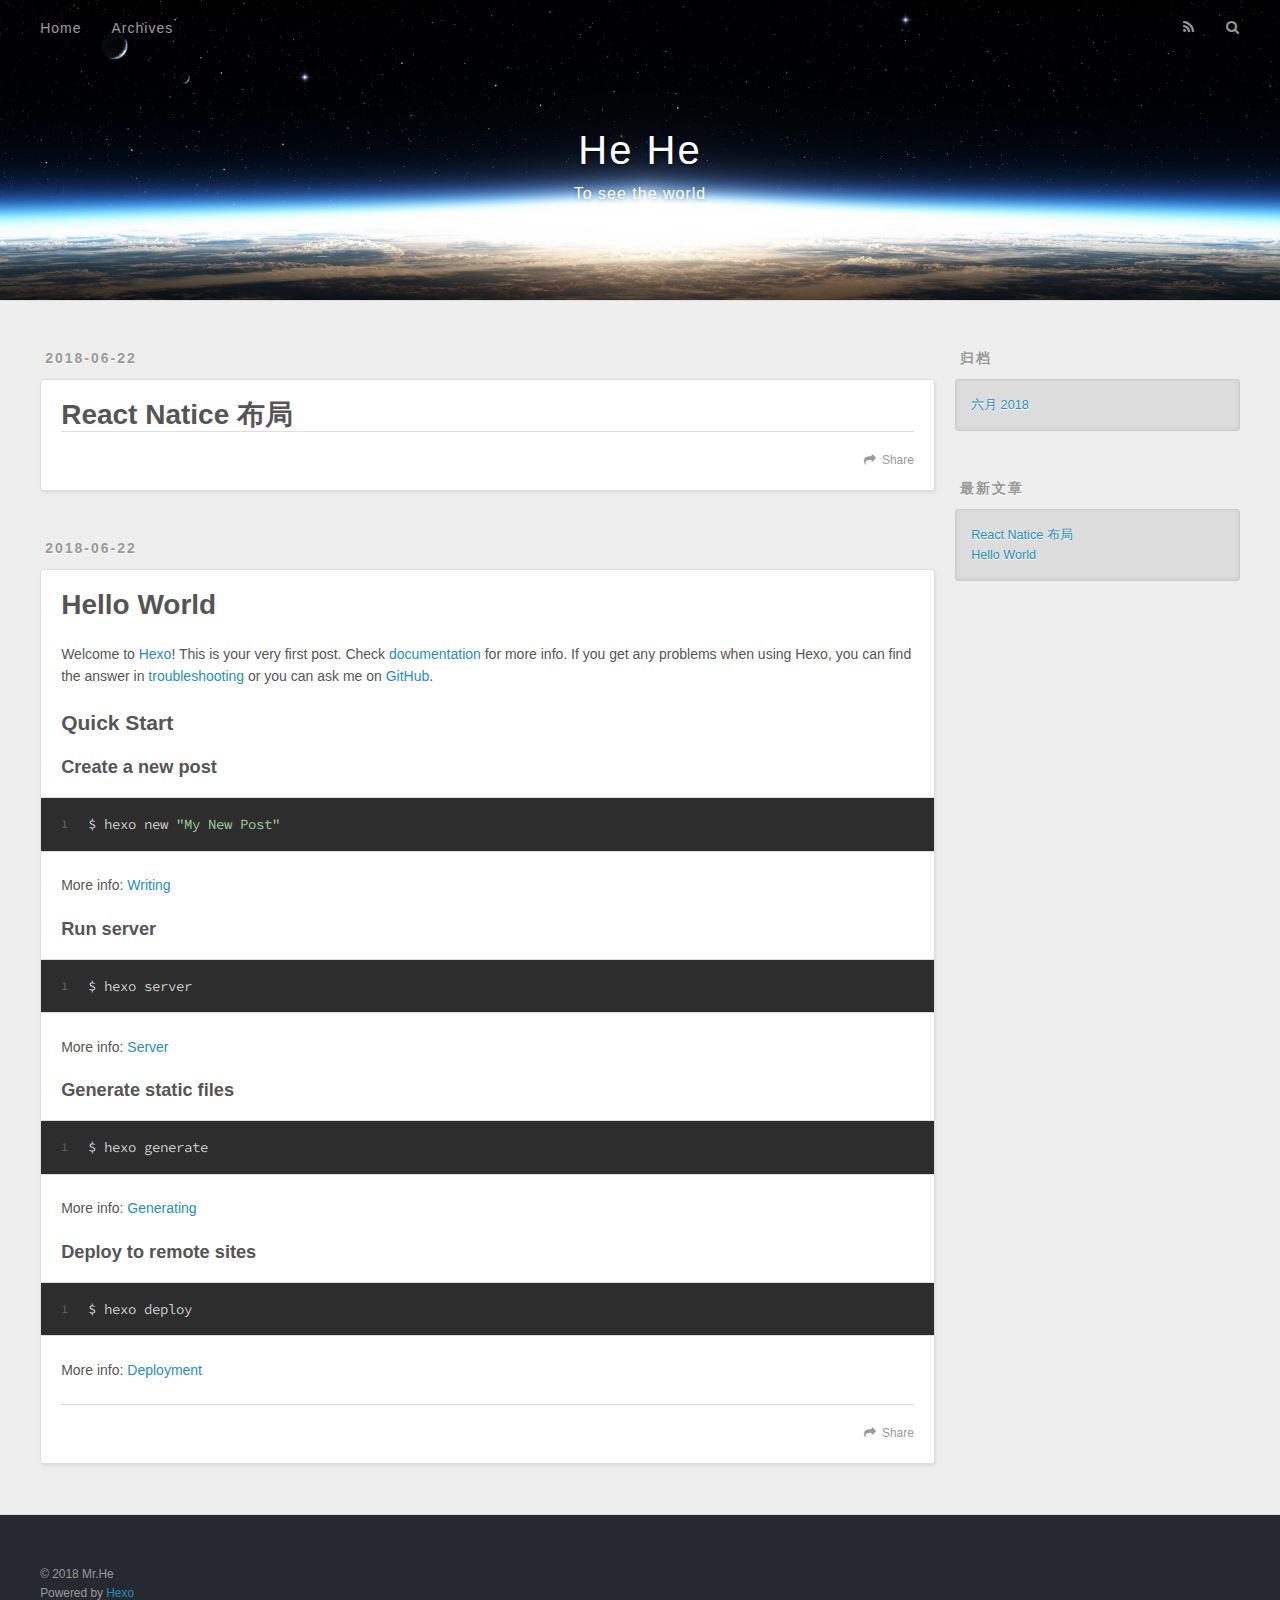
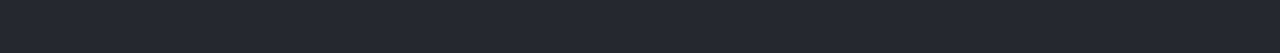
==== index.html @ 485daadc "站点更新:2018-06-22 22/07/35" ====
<!DOCTYPE html>
<html>
<head>
  <meta charset="utf-8">
  

  
  <title>He He</title>
  <meta name="viewport" content="width=device-width, initial-scale=1, maximum-scale=1">
  <meta name="description" content="Just a blog">
<meta name="keywords" content="coder">
<meta property="og:type" content="website">
<meta property="og:title" content="He He">
<meta property="og:url" content="http://hepeihua.com/index.html">
<meta property="og:site_name" content="He He">
<meta property="og:description" content="Just a blog">
<meta property="og:locale" content="zh-CN">
<meta name="twitter:card" content="summary">
<meta name="twitter:title" content="He He">
<meta name="twitter:description" content="Just a blog">
  
    <link rel="alternate" href="/atom.xml" title="He He" type="application/atom+xml">
  
  
    <link rel="icon" href="/favicon.png">
  
  
    <link href="//fonts.googleapis.com/css?family=Source+Code+Pro" rel="stylesheet" type="text/css">
  
  <link rel="stylesheet" href="/css/style.css">
</head>

<body>
  <div id="container">
    <div id="wrap">
      <header id="header">
  <div id="banner"></div>
  <div id="header-outer" class="outer">
    <div id="header-title" class="inner">
      <h1 id="logo-wrap">
        <a href="/" id="logo">He He</a>
      </h1>
      
        <h2 id="subtitle-wrap">
          <a href="/" id="subtitle">To see the world</a>
        </h2>
      
    </div>
    <div id="header-inner" class="inner">
      <nav id="main-nav">
        <a id="main-nav-toggle" class="nav-icon"></a>
        
          <a class="main-nav-link" href="/">Home</a>
        
          <a class="main-nav-link" href="/archives">Archives</a>
        
      </nav>
      <nav id="sub-nav">
        
          <a id="nav-rss-link" class="nav-icon" href="/atom.xml" title="RSS Feed"></a>
        
        <a id="nav-search-btn" class="nav-icon" title="搜索"></a>
      </nav>
      <div id="search-form-wrap">
        <form action="//google.com/search" method="get" accept-charset="UTF-8" class="search-form"><input type="search" name="q" class="search-form-input" placeholder="Search"><button type="submit" class="search-form-submit">&#xF002;</button><input type="hidden" name="sitesearch" value="http://hepeihua.com"></form>
      </div>
    </div>
  </div>
</header>
      <div class="outer">
        <section id="main">
  
    <article id="post-React-Natice-布局" class="article article-type-post" itemscope itemprop="blogPost">
  <div class="article-meta">
    <a href="/2018/06/22/React-Natice-布局/" class="article-date">
  <time datetime="2018-06-22T14:06:56.000Z" itemprop="datePublished">2018-06-22</time>
</a>
    
  </div>
  <div class="article-inner">
    
    
      <header class="article-header">
        
  
    <h1 itemprop="name">
      <a class="article-title" href="/2018/06/22/React-Natice-布局/">React Natice 布局</a>
    </h1>
  

      </header>
    
    <div class="article-entry" itemprop="articleBody">
      
        
      
    </div>
    <footer class="article-footer">
      <a data-url="http://hepeihua.com/2018/06/22/React-Natice-布局/" data-id="cjiq1v2wi0000uxvlnyqgew83" class="article-share-link">Share</a>
      
      
    </footer>
  </div>
  
</article>


  
    <article id="post-hello-world" class="article article-type-post" itemscope itemprop="blogPost">
  <div class="article-meta">
    <a href="/2018/06/22/hello-world/" class="article-date">
  <time datetime="2018-06-22T14:02:37.672Z" itemprop="datePublished">2018-06-22</time>
</a>
    
  </div>
  <div class="article-inner">
    
    
      <header class="article-header">
        
  
    <h1 itemprop="name">
      <a class="article-title" href="/2018/06/22/hello-world/">Hello World</a>
    </h1>
  

      </header>
    
    <div class="article-entry" itemprop="articleBody">
      
        <p>Welcome to <a href="https://hexo.io/" target="_blank" rel="noopener">Hexo</a>! This is your very first post. Check <a href="https://hexo.io/docs/" target="_blank" rel="noopener">documentation</a> for more info. If you get any problems when using Hexo, you can find the answer in <a href="https://hexo.io/docs/troubleshooting.html" target="_blank" rel="noopener">troubleshooting</a> or you can ask me on <a href="https://github.com/hexojs/hexo/issues" target="_blank" rel="noopener">GitHub</a>.</p>
<h2 id="Quick-Start"><a href="#Quick-Start" class="headerlink" title="Quick Start"></a>Quick Start</h2><h3 id="Create-a-new-post"><a href="#Create-a-new-post" class="headerlink" title="Create a new post"></a>Create a new post</h3><figure class="highlight bash"><table><tr><td class="gutter"><pre><span class="line">1</span><br></pre></td><td class="code"><pre><span class="line">$ hexo new <span class="string">"My New Post"</span></span><br></pre></td></tr></table></figure>
<p>More info: <a href="https://hexo.io/docs/writing.html" target="_blank" rel="noopener">Writing</a></p>
<h3 id="Run-server"><a href="#Run-server" class="headerlink" title="Run server"></a>Run server</h3><figure class="highlight bash"><table><tr><td class="gutter"><pre><span class="line">1</span><br></pre></td><td class="code"><pre><span class="line">$ hexo server</span><br></pre></td></tr></table></figure>
<p>More info: <a href="https://hexo.io/docs/server.html" target="_blank" rel="noopener">Server</a></p>
<h3 id="Generate-static-files"><a href="#Generate-static-files" class="headerlink" title="Generate static files"></a>Generate static files</h3><figure class="highlight bash"><table><tr><td class="gutter"><pre><span class="line">1</span><br></pre></td><td class="code"><pre><span class="line">$ hexo generate</span><br></pre></td></tr></table></figure>
<p>More info: <a href="https://hexo.io/docs/generating.html" target="_blank" rel="noopener">Generating</a></p>
<h3 id="Deploy-to-remote-sites"><a href="#Deploy-to-remote-sites" class="headerlink" title="Deploy to remote sites"></a>Deploy to remote sites</h3><figure class="highlight bash"><table><tr><td class="gutter"><pre><span class="line">1</span><br></pre></td><td class="code"><pre><span class="line">$ hexo deploy</span><br></pre></td></tr></table></figure>
<p>More info: <a href="https://hexo.io/docs/deployment.html" target="_blank" rel="noopener">Deployment</a></p>

      
    </div>
    <footer class="article-footer">
      <a data-url="http://hepeihua.com/2018/06/22/hello-world/" data-id="cjiq1v2wm0001uxvlrdub4hij" class="article-share-link">Share</a>
      
      
    </footer>
  </div>
  
</article>


  


</section>
        
          <aside id="sidebar">
  
    

  
    

  
    
  
    
  <div class="widget-wrap">
    <h3 class="widget-title">归档</h3>
    <div class="widget">
      <ul class="archive-list"><li class="archive-list-item"><a class="archive-list-link" href="/archives/2018/06/">六月 2018</a></li></ul>
    </div>
  </div>


  
    
  <div class="widget-wrap">
    <h3 class="widget-title">最新文章</h3>
    <div class="widget">
      <ul>
        
          <li>
            <a href="/2018/06/22/React-Natice-布局/">React Natice 布局</a>
          </li>
        
          <li>
            <a href="/2018/06/22/hello-world/">Hello World</a>
          </li>
        
      </ul>
    </div>
  </div>

  
</aside>
        
      </div>
      <footer id="footer">
  
  <div class="outer">
    <div id="footer-info" class="inner">
      &copy; 2018 Mr.He<br>
      Powered by <a href="http://hexo.io/" target="_blank">Hexo</a>
    </div>
  </div>
</footer>
    </div>
    <nav id="mobile-nav">
  
    <a href="/" class="mobile-nav-link">Home</a>
  
    <a href="/archives" class="mobile-nav-link">Archives</a>
  
</nav>
    

<script src="//ajax.googleapis.com/ajax/libs/jquery/2.0.3/jquery.min.js"></script>


  <link rel="stylesheet" href="/fancybox/jquery.fancybox.css">
  <script src="/fancybox/jquery.fancybox.pack.js"></script>


<script src="/js/script.js"></script>



  </div>
</body>
</html>
---- css/style.css ----
body {
  width: 100%;
}
body:before,
body:after {
  content: "";
  display: table;
}
body:after {
  clear: both;
}
html,
body,
div,
span,
applet,
object,
iframe,
h1,
h2,
h3,
h4,
h5,
h6,
p,
blockquote,
pre,
a,
abbr,
acronym,
address,
big,
cite,
code,
del,
dfn,
em,
img,
ins,
kbd,
q,
s,
samp,
small,
strike,
strong,
sub,
sup,
tt,
var,
dl,
dt,
dd,
ol,
ul,
li,
fieldset,
form,
label,
legend,
table,
caption,
tbody,
tfoot,
thead,
tr,
th,
td {
  margin: 0;
  padding: 0;
  border: 0;
  outline: 0;
  font-weight: inherit;
  font-style: inherit;
  font-family: inherit;
  font-size: 100%;
  vertical-align: baseline;
}
body {
  line-height: 1;
  color: #000;
  background: #fff;
}
ol,
ul {
  list-style: none;
}
table {
  border-collapse: separate;
  border-spacing: 0;
  vertical-align: middle;
}
caption,
th,
td {
  text-align: left;
  font-weight: normal;
  vertical-align: middle;
}
a img {
  border: none;
}
input,
button {
  margin: 0;
  padding: 0;
}
input::-moz-focus-inner,
button::-moz-focus-inner {
  border: 0;
  padding: 0;
}
@font-face {
  font-family: FontAwesome;
  font-style: normal;
  font-weight: normal;
  src: url("fonts/fontawesome-webfont.eot?v=#4.0.3");
  src: url("fonts/fontawesome-webfont.eot?#iefix&v=#4.0.3") format("embedded-opentype"), url("fonts/fontawesome-webfont.woff?v=#4.0.3") format("woff"), url("fonts/fontawesome-webfont.ttf?v=#4.0.3") format("truetype"), url("fonts/fontawesome-webfont.svg#fontawesomeregular?v=#4.0.3") format("svg");
}
html,
body,
#container {
  height: 100%;
}
body {
  background: #eee;
  font: 14px -apple-system, BlinkMacSystemFont, "Segoe UI", "Roboto", "Oxygen", "Ubuntu", "Cantarell", "Fira Sans", "Droid Sans", "Helvetica Neue", sans-serif;
  -webkit-text-size-adjust: 100%;
}
.outer {
  max-width: 1220px;
  margin: 0 auto;
  padding: 0 20px;
}
.outer:before,
.outer:after {
  content: "";
  display: table;
}
.outer:after {
  clear: both;
}
.inner {
  display: inline;
  float: left;
  width: 98.33333333333333%;
  margin: 0 0.833333333333333%;
}
.left,
.alignleft {
  float: left;
}
.right,
.alignright {
  float: right;
}
.clear {
  clear: both;
}
#container {
  position: relative;
}
.mobile-nav-on {
  overflow: hidden;
}
#wrap {
  height: 100%;
  width: 100%;
  position: absolute;
  top: 0;
  left: 0;
  -webkit-transition: 0.2s ease-out;
  -moz-transition: 0.2s ease-out;
  -ms-transition: 0.2s ease-out;
  transition: 0.2s ease-out;
  z-index: 1;
  background: #eee;
}
.mobile-nav-on #wrap {
  left: 280px;
}
@media screen and (min-width: 768px) {
  #main {
    display: inline;
    float: left;
    width: 73.33333333333333%;
    margin: 0 0.833333333333333%;
  }
}
.article-date,
.article-category-link,
.archive-year,
.widget-title {
  text-decoration: none;
  text-transform: uppercase;
  letter-spacing: 2px;
  color: #999;
  margin-bottom: 1em;
  margin-left: 5px;
  line-height: 1em;
  text-shadow: 0 1px #fff;
  font-weight: bold;
}
.article-inner,
.archive-article-inner {
  background: #fff;
  -webkit-box-shadow: 1px 2px 3px #ddd;
  box-shadow: 1px 2px 3px #ddd;
  border: 1px solid #ddd;
  border-radius: 3px;
}
.article-entry h1,
.widget h1 {
  font-size: 2em;
}
.article-entry h2,
.widget h2 {
  font-size: 1.5em;
}
.article-entry h3,
.widget h3 {
  font-size: 1.3em;
}
.article-entry h4,
.widget h4 {
  font-size: 1.2em;
}
.article-entry h5,
.widget h5 {
  font-size: 1em;
}
.article-entry h6,
.widget h6 {
  font-size: 1em;
  color: #999;
}
.article-entry hr,
.widget hr {
  border: 1px dashed #ddd;
}
.article-entry strong,
.widget strong {
  font-weight: bold;
}
.article-entry em,
.widget em,
.article-entry cite,
.widget cite {
  font-style: italic;
}
.article-entry sup,
.widget sup,
.article-entry sub,
.widget sub {
  font-size: 0.75em;
  line-height: 0;
  position: relative;
  vertical-align: baseline;
}
.article-entry sup,
.widget sup {
  top: -0.5em;
}
.article-entry sub,
.widget sub {
  bottom: -0.2em;
}
.article-entry small,
.widget small {
  font-size: 0.85em;
}
.article-entry acronym,
.widget acronym,
.article-entry abbr,
.widget abbr {
  border-bottom: 1px dotted;
}
.article-entry ul,
.widget ul,
.article-entry ol,
.widget ol,
.article-entry dl,
.widget dl {
  margin: 0 20px;
  line-height: 1.6em;
}
.article-entry ul ul,
.widget ul ul,
.article-entry ol ul,
.widget ol ul,
.article-entry ul ol,
.widget ul ol,
.article-entry ol ol,
.widget ol ol {
  margin-top: 0;
  margin-bottom: 0;
}
.article-entry ul,
.widget ul {
  list-style: disc;
}
.article-entry ol,
.widget ol {
  list-style: decimal;
}
.article-entry dt,
.widget dt {
  font-weight: bold;
}
#header {
  height: 300px;
  position: relative;
  border-bottom: 1px solid #ddd;
}
#header:before,
#header:after {
  content: "";
  position: absolute;
  left: 0;
  right: 0;
  height: 40px;
}
#header:before {
  top: 0;
  background: -webkit-linear-gradient(rgba(0,0,0,0.2), transparent);
  background: -moz-linear-gradient(rgba(0,0,0,0.2), transparent);
  background: -ms-linear-gradient(rgba(0,0,0,0.2), transparent);
  background: linear-gradient(rgba(0,0,0,0.2), transparent);
}
#header:after {
  bottom: 0;
  background: -webkit-linear-gradient(transparent, rgba(0,0,0,0.2));
  background: -moz-linear-gradient(transparent, rgba(0,0,0,0.2));
  background: -ms-linear-gradient(transparent, rgba(0,0,0,0.2));
  background: linear-gradient(transparent, rgba(0,0,0,0.2));
}
#header-outer {
  height: 100%;
  position: relative;
}
#header-inner {
  position: relative;
  overflow: hidden;
}
#banner {
  position: absolute;
  top: 0;
  left: 0;
  width: 100%;
  height: 100%;
  background: url("images/banner.jpg") center #000;
  -webkit-background-size: cover;
  -moz-background-size: cover;
  background-size: cover;
  z-index: -1;
}
#header-title {
  text-align: center;
  height: 40px;
  position: absolute;
  top: 50%;
  left: 0;
  margin-top: -20px;
}
#logo,
#subtitle {
  text-decoration: none;
  color: #fff;
  font-weight: 300;
  text-shadow: 0 1px 4px rgba(0,0,0,0.3);
}
#logo {
  font-size: 40px;
  line-height: 40px;
  letter-spacing: 2px;
}
#subtitle {
  font-size: 16px;
  line-height: 16px;
  letter-spacing: 1px;
}
#subtitle-wrap {
  margin-top: 16px;
}
#main-nav {
  float: left;
  margin-left: -15px;
}
.nav-icon,
.main-nav-link {
  float: left;
  color: #fff;
  opacity: 0.6;
  text-decoration: none;
  text-shadow: 0 1px rgba(0,0,0,0.2);
  -webkit-transition: opacity 0.2s;
  -moz-transition: opacity 0.2s;
  -ms-transition: opacity 0.2s;
  transition: opacity 0.2s;
  display: block;
  padding: 20px 15px;
}
.nav-icon:hover,
.main-nav-link:hover {
  opacity: 1;
}
.nav-icon {
  font-family: FontAwesome;
  text-align: center;
  font-size: 14px;
  width: 14px;
  height: 14px;
  padding: 20px 15px;
  position: relative;
  cursor: pointer;
}
.main-nav-link {
  font-weight: 300;
  letter-spacing: 1px;
}
@media screen and (max-width: 479px) {
  .main-nav-link {
    display: none;
  }
}
#main-nav-toggle {
  display: none;
}
#main-nav-toggle:before {
  content: "\f0c9";
}
@media screen and (max-width: 479px) {
  #main-nav-toggle {
    display: block;
  }
}
#sub-nav {
  float: right;
  margin-right: -15px;
}
#nav-rss-link:before {
  content: "\f09e";
}
#nav-search-btn:before {
  content: "\f002";
}
#search-form-wrap {
  position: absolute;
  top: 15px;
  width: 150px;
  height: 30px;
  right: -150px;
  opacity: 0;
  -webkit-transition: 0.2s ease-out;
  -moz-transition: 0.2s ease-out;
  -ms-transition: 0.2s ease-out;
  transition: 0.2s ease-out;
}
#search-form-wrap.on {
  opacity: 1;
  right: 0;
}
@media screen and (max-width: 479px) {
  #search-form-wrap {
    width: 100%;
    right: -100%;
  }
}
.search-form {
  position: absolute;
  top: 0;
  left: 0;
  right: 0;
  background: #fff;
  padding: 5px 15px;
  border-radius: 15px;
  -webkit-box-shadow: 0 0 10px rgba(0,0,0,0.3);
  box-shadow: 0 0 10px rgba(0,0,0,0.3);
}
.search-form-input {
  border: none;
  background: none;
  color: #555;
  width: 100%;
  font: 13px -apple-system, BlinkMacSystemFont, "Segoe UI", "Roboto", "Oxygen", "Ubuntu", "Cantarell", "Fira Sans", "Droid Sans", "Helvetica Neue", sans-serif;
  outline: none;
}
.search-form-input::-webkit-search-results-decoration,
.search-form-input::-webkit-search-cancel-button {
  -webkit-appearance: none;
}
.search-form-submit {
  position: absolute;
  top: 50%;
  right: 10px;
  margin-top: -7px;
  font: 13px FontAwesome;
  border: none;
  background: none;
  color: #bbb;
  cursor: pointer;
}
.search-form-submit:hover,
.search-form-submit:focus {
  color: #777;
}
.article {
  margin: 50px 0;
}
.article-inner {
  overflow: hidden;
}
.article-meta:before,
.article-meta:after {
  content: "";
  display: table;
}
.article-meta:after {
  clear: both;
}
.article-date {
  float: left;
}
.article-category {
  float: left;
  line-height: 1em;
  color: #ccc;
  text-shadow: 0 1px #fff;
  margin-left: 8px;
}
.article-category:before {
  content: "\2022";
}
.article-category-link {
  margin: 0 12px 1em;
}
.article-header {
  padding: 20px 20px 0;
}
.article-title {
  text-decoration: none;
  font-size: 2em;
  font-weight: bold;
  color: #555;
  line-height: 1.1em;
  -webkit-transition: color 0.2s;
  -moz-transition: color 0.2s;
  -ms-transition: color 0.2s;
  transition: color 0.2s;
}
a.article-title:hover {
  color: #258fb8;
}
.article-entry {
  color: #555;
  padding: 0 20px;
}
.article-entry:before,
.article-entry:after {
  content: "";
  display: table;
}
.article-entry:after {
  clear: both;
}
.article-entry p,
.article-entry table {
  line-height: 1.6em;
  margin: 1.6em 0;
}
.article-entry h1,
.article-entry h2,
.article-entry h3,
.article-entry h4,
.article-entry h5,
.article-entry h6 {
  font-weight: bold;
}
.article-entry h1,
.article-entry h2,
.article-entry h3,
.article-entry h4,
.article-entry h5,
.article-entry h6 {
  line-height: 1.1em;
  margin: 1.1em 0;
}
.article-entry a {
  color: #258fb8;
  text-decoration: none;
}
.article-entry a:hover {
  text-decoration: underline;
}
.article-entry ul,
.article-entry ol,
.article-entry dl {
  margin-top: 1.6em;
  margin-bottom: 1.6em;
}
.article-entry img,
.article-entry video {
  max-width: 100%;
  height: auto;
  display: block;
  margin: auto;
}
.article-entry iframe {
  border: none;
}
.article-entry table {
  width: 100%;
  border-collapse: collapse;
  border-spacing: 0;
}
.article-entry th {
  font-weight: bold;
  border-bottom: 3px solid #ddd;
  padding-bottom: 0.5em;
}
.article-entry td {
  border-bottom: 1px solid #ddd;
  padding: 10px 0;
}
.article-entry blockquote {
  font-family: Georgia, "Times New Roman", serif;
  font-size: 1.4em;
  margin: 1.6em 20px;
  text-align: center;
}
.article-entry blockquote footer {
  font-size: 14px;
  margin: 1.6em 0;
  font-family: -apple-system, BlinkMacSystemFont, "Segoe UI", "Roboto", "Oxygen", "Ubuntu", "Cantarell", "Fira Sans", "Droid Sans", "Helvetica Neue", sans-serif;
}
.article-entry blockquote footer cite:before {
  content: "—";
  padding: 0 0.5em;
}
.article-entry .pullquote {
  text-align: left;
  width: 45%;
  margin: 0;
}
.article-entry .pullquote.left {
  margin-left: 0.5em;
  margin-right: 1em;
}
.article-entry .pullquote.right {
  margin-right: 0.5em;
  margin-left: 1em;
}
.article-entry .caption {
  color: #999;
  display: block;
  font-size: 0.9em;
  margin-top: 0.5em;
  position: relative;
  text-align: center;
}
.article-entry .video-container {
  position: relative;
  padding-top: 56.25%;
  height: 0;
  overflow: hidden;
}
.article-entry .video-container iframe,
.article-entry .video-container object,
.article-entry .video-container embed {
  position: absolute;
  top: 0;
  left: 0;
  width: 100%;
  height: 100%;
  margin-top: 0;
}
.article-more-link a {
  display: inline-block;
  line-height: 1em;
  padding: 6px 15px;
  border-radius: 15px;
  background: #eee;
  color: #999;
  text-shadow: 0 1px #fff;
  text-decoration: none;
}
.article-more-link a:hover {
  background: #258fb8;
  color: #fff;
  text-decoration: none;
  text-shadow: 0 1px #1e7293;
}
.article-footer {
  font-size: 0.85em;
  line-height: 1.6em;
  border-top: 1px solid #ddd;
  padding-top: 1.6em;
  margin: 0 20px 20px;
}
.article-footer:before,
.article-footer:after {
  content: "";
  display: table;
}
.article-footer:after {
  clear: both;
}
.article-footer a {
  color: #999;
  text-decoration: none;
}
.article-footer a:hover {
  color: #555;
}
.article-tag-list-item {
  float: left;
  margin-right: 10px;
}
.article-tag-list-link:before {
  content: "#";
}
.article-comment-link {
  float: right;
}
.article-comment-link:before {
  content: "\f075";
  font-family: FontAwesome;
  padding-right: 8px;
}
.article-share-link {
  cursor: pointer;
  float: right;
  margin-left: 20px;
}
.article-share-link:before {
  content: "\f064";
  font-family: FontAwesome;
  padding-right: 6px;
}
#article-nav {
  position: relative;
}
#article-nav:before,
#article-nav:after {
  content: "";
  display: table;
}
#article-nav:after {
  clear: both;
}
@media screen and (min-width: 768px) {
  #article-nav {
    margin: 50px 0;
  }
  #article-nav:before {
    width: 8px;
    height: 8px;
    position: absolute;
    top: 50%;
    left: 50%;
    margin-top: -4px;
    margin-left: -4px;
    content: "";
    border-radius: 50%;
    background: #ddd;
    -webkit-box-shadow: 0 1px 2px #fff;
    box-shadow: 0 1px 2px #fff;
  }
}
.article-nav-link-wrap {
  text-decoration: none;
  text-shadow: 0 1px #fff;
  color: #999;
  -webkit-box-sizing: border-box;
  -moz-box-sizing: border-box;
  box-sizing: border-box;
  margin-top: 50px;
  text-align: center;
  display: block;
}
.article-nav-link-wrap:hover {
  color: #555;
}
@media screen and (min-width: 768px) {
  .article-nav-link-wrap {
    width: 50%;
    margin-top: 0;
  }
}
@media screen and (min-width: 768px) {
  #article-nav-newer {
    float: left;
    text-align: right;
    padding-right: 20px;
  }
}
@media screen and (min-width: 768px) {
  #article-nav-older {
    float: right;
    text-align: left;
    padding-left: 20px;
  }
}
.article-nav-caption {
  text-transform: uppercase;
  letter-spacing: 2px;
  color: #ddd;
  line-height: 1em;
  font-weight: bold;
}
#article-nav-newer .article-nav-caption {
  margin-right: -2px;
}
.article-nav-title {
  font-size: 0.85em;
  line-height: 1.6em;
  margin-top: 0.5em;
}
.article-share-box {
  position: absolute;
  display: none;
  background: #fff;
  -webkit-box-shadow: 1px 2px 10px rgba(0,0,0,0.2);
  box-shadow: 1px 2px 10px rgba(0,0,0,0.2);
  border-radius: 3px;
  margin-left: -145px;
  overflow: hidden;
  z-index: 1;
}
.article-share-box.on {
  display: block;
}
.article-share-input {
  width: 100%;
  background: none;
  -webkit-box-sizing: border-box;
  -moz-box-sizing: border-box;
  box-sizing: border-box;
  font: 14px -apple-system, BlinkMacSystemFont, "Segoe UI", "Roboto", "Oxygen", "Ubuntu", "Cantarell", "Fira Sans", "Droid Sans", "Helvetica Neue", sans-serif;
  padding: 0 15px;
  color: #555;
  outline: none;
  border: 1px solid #ddd;
  border-radius: 3px 3px 0 0;
  height: 36px;
  line-height: 36px;
}
.article-share-links {
  background: #eee;
}
.article-share-links:before,
.article-share-links:after {
  content: "";
  display: table;
}
.article-share-links:after {
  clear: both;
}
.article-share-twitter,
.article-share-facebook,
.article-share-pinterest,
.article-share-google {
  width: 50px;
  height: 36px;
  display: block;
  float: left;
  position: relative;
  color: #999;
  text-shadow: 0 1px #fff;
}
.article-share-twitter:before,
.article-share-facebook:before,
.article-share-pinterest:before,
.article-share-google:before {
  font-size: 20px;
  font-family: FontAwesome;
  width: 20px;
  height: 20px;
  position: absolute;
  top: 50%;
  left: 50%;
  margin-top: -10px;
  margin-left: -10px;
  text-align: center;
}
.article-share-twitter:hover,
.article-share-facebook:hover,
.article-share-pinterest:hover,
.article-share-google:hover {
  color: #fff;
}
.article-share-twitter:before {
  content: "\f099";
}
.article-share-twitter:hover {
  background: #00aced;
  text-shadow: 0 1px #008abe;
}
.article-share-facebook:before {
  content: "\f09a";
}
.article-share-facebook:hover {
  background: #3b5998;
  text-shadow: 0 1px #2f477a;
}
.article-share-pinterest:before {
  content: "\f0d2";
}
.article-share-pinterest:hover {
  background: #cb2027;
  text-shadow: 0 1px #a21a1f;
}
.article-share-google:before {
  content: "\f0d5";
}
.article-share-google:hover {
  background: #dd4b39;
  text-shadow: 0 1px #be3221;
}
.article-gallery {
  background: #000;
  position: relative;
}
.article-gallery-photos {
  position: relative;
  overflow: hidden;
}
.article-gallery-img {
  display: none;
  max-width: 100%;
}
.article-gallery-img:first-child {
  display: block;
}
.article-gallery-img.loaded {
  position: absolute;
  display: block;
}
.article-gallery-img img {
  display: block;
  max-width: 100%;
  margin: 0 auto;
}
#comments {
  background: #fff;
  -webkit-box-shadow: 1px 2px 3px #ddd;
  box-shadow: 1px 2px 3px #ddd;
  padding: 20px;
  border: 1px solid #ddd;
  border-radius: 3px;
  margin: 50px 0;
}
#comments a {
  color: #258fb8;
}
.archives-wrap {
  margin: 50px 0;
}
.archives:before,
.archives:after {
  content: "";
  display: table;
}
.archives:after {
  clear: both;
}
.archive-year-wrap {
  margin-bottom: 1em;
}
.archives {
  -webkit-column-gap: 10px;
  -moz-column-gap: 10px;
  column-gap: 10px;
}
@media screen and (min-width: 480px) and (max-width: 767px) {
  .archives {
    -webkit-column-count: 2;
    -moz-column-count: 2;
    column-count: 2;
  }
}
@media screen and (min-width: 768px) {
  .archives {
    -webkit-column-count: 3;
    -moz-column-count: 3;
    column-count: 3;
  }
}
.archive-article {
  -webkit-column-break-inside: avoid;
  page-break-inside: avoid;
  overflow: hidden;
  break-inside: avoid-column;
}
.archive-article-inner {
  padding: 10px;
  margin-bottom: 15px;
}
.archive-article-title {
  text-decoration: none;
  font-weight: bold;
  color: #555;
  -webkit-transition: color 0.2s;
  -moz-transition: color 0.2s;
  -ms-transition: color 0.2s;
  transition: color 0.2s;
  line-height: 1.6em;
}
.archive-article-title:hover {
  color: #258fb8;
}
.archive-article-footer {
  margin-top: 1em;
}
.archive-article-date {
  color: #999;
  text-decoration: none;
  font-size: 0.85em;
  line-height: 1em;
  margin-bottom: 0.5em;
  display: block;
}
#page-nav {
  margin: 50px auto;
  background: #fff;
  -webkit-box-shadow: 1px 2px 3px #ddd;
  box-shadow: 1px 2px 3px #ddd;
  border: 1px solid #ddd;
  border-radius: 3px;
  text-align: center;
  color: #999;
  overflow: hidden;
}
#page-nav:before,
#page-nav:after {
  content: "";
  display: table;
}
#page-nav:after {
  clear: both;
}
#page-nav a,
#page-nav span {
  padding: 10px 20px;
  line-height: 1;
  height: 2ex;
}
#page-nav a {
  color: #999;
  text-decoration: none;
}
#page-nav a:hover {
  background: #999;
  color: #fff;
}
#page-nav .prev {
  float: left;
}
#page-nav .next {
  float: right;
}
#page-nav .page-number {
  display: inline-block;
}
@media screen and (max-width: 479px) {
  #page-nav .page-number {
    display: none;
  }
}
#page-nav .current {
  color: #555;
  font-weight: bold;
}
#page-nav .space {
  color: #ddd;
}
#footer {
  background: #262a30;
  padding: 50px 0;
  border-top: 1px solid #ddd;
  color: #999;
}
#footer a {
  color: #258fb8;
  text-decoration: none;
}
#footer a:hover {
  text-decoration: underline;
}
#footer-info {
  line-height: 1.6em;
  font-size: 0.85em;
}
.article-entry pre,
.article-entry .highlight {
  background: #2d2d2d;
  margin: 0 -20px;
  padding: 15px 20px;
  border-style: solid;
  border-color: #ddd;
  border-width: 1px 0;
  overflow: auto;
  color: #ccc;
  line-height: 22.400000000000002px;
}
.article-entry .highlight .gutter pre,
.article-entry .gist .gist-file .gist-data .line-numbers {
  color: #666;
  font-size: 0.85em;
}
.article-entry pre,
.article-entry code {
  font-family: "Source Code Pro", Consolas, Monaco, Menlo, Consolas, monospace;
}
.article-entry code {
  background: #eee;
  text-shadow: 0 1px #fff;
  padding: 0 0.3em;
}
.article-entry pre code {
  background: none;
  text-shadow: none;
  padding: 0;
}
.article-entry .highlight pre {
  border: none;
  margin: 0;
  padding: 0;
}
.article-entry .highlight table {
  margin: 0;
  width: auto;
}
.article-entry .highlight td {
  border: none;
  padding: 0;
}
.article-entry .highlight figcaption {
  font-size: 0.85em;
  color: #999;
  line-height: 1em;
  margin-bottom: 1em;
}
.article-entry .highlight figcaption:before,
.article-entry .highlight figcaption:after {
  content: "";
  display: table;
}
.article-entry .highlight figcaption:after {
  clear: both;
}
.article-entry .highlight figcaption a {
  float: right;
}
.article-entry .highlight .gutter pre {
  text-align: right;
  padding-right: 20px;
}
.article-entry .highlight .line {
  height: 22.400000000000002px;
}
.article-entry .highlight .line.marked {
  background: #515151;
}
.article-entry .gist {
  margin: 0 -20px;
  border-style: solid;
  border-color: #ddd;
  border-width: 1px 0;
  background: #2d2d2d;
  padding: 15px 20px 15px 0;
}
.article-entry .gist .gist-file {
  border: none;
  font-family: "Source Code Pro", Consolas, Monaco, Menlo, Consolas, monospace;
  margin: 0;
}
.article-entry .gist .gist-file .gist-data {
  background: none;
  border: none;
}
.article-entry .gist .gist-file .gist-data .line-numbers {
  background: none;
  border: none;
  padding: 0 20px 0 0;
}
.article-entry .gist .gist-file .gist-data .line-data {
  padding: 0 !important;
}
.article-entry .gist .gist-file .highlight {
  margin: 0;
  padding: 0;
  border: none;
}
.article-entry .gist .gist-file .gist-meta {
  background: #2d2d2d;
  color: #999;
  font: 0.85em -apple-system, BlinkMacSystemFont, "Segoe UI", "Roboto", "Oxygen", "Ubuntu", "Cantarell", "Fira Sans", "Droid Sans", "Helvetica Neue", sans-serif;
  text-shadow: 0 0;
  padding: 0;
  margin-top: 1em;
  margin-left: 20px;
}
.article-entry .gist .gist-file .gist-meta a {
  color: #258fb8;
  font-weight: normal;
}
.article-entry .gist .gist-file .gist-meta a:hover {
  text-decoration: underline;
}
pre .comment,
pre .title {
  color: #999;
}
pre .variable,
pre .attribute,
pre .tag,
pre .regexp,
pre .ruby .constant,
pre .xml .tag .title,
pre .xml .pi,
pre .xml .doctype,
pre .html .doctype,
pre .css .id,
pre .css .class,
pre .css .pseudo {
  color: #f2777a;
}
pre .number,
pre .preprocessor,
pre .built_in,
pre .literal,
pre .params,
pre .constant {
  color: #f99157;
}
pre .class,
pre .ruby .class .title,
pre .css .rules .attribute {
  color: #9c9;
}
pre .string,
pre .value,
pre .inheritance,
pre .header,
pre .ruby .symbol,
pre .xml .cdata {
  color: #9c9;
}
pre .css .hexcolor {
  color: #6cc;
}
pre .function,
pre .python .decorator,
pre .python .title,
pre .ruby .function .title,
pre .ruby .title .keyword,
pre .perl .sub,
pre .javascript .title,
pre .coffeescript .title {
  color: #69c;
}
pre .keyword,
pre .javascript .function {
  color: #c9c;
}
@media screen and (max-width: 479px) {
  #mobile-nav {
    position: absolute;
    top: 0;
    left: 0;
    width: 280px;
    height: 100%;
    background: #191919;
    border-right: 1px solid #fff;
  }
}
@media screen and (max-width: 479px) {
  .mobile-nav-link {
    display: block;
    color: #999;
    text-decoration: none;
    padding: 15px 20px;
    font-weight: bold;
  }
  .mobile-nav-link:hover {
    color: #fff;
  }
}
@media screen and (min-width: 768px) {
  #sidebar {
    display: inline;
    float: left;
    width: 23.333333333333332%;
    margin: 0 0.833333333333333%;
  }
}
.widget-wrap {
  margin: 50px 0;
}
.widget {
  color: #777;
  text-shadow: 0 1px #fff;
  background: #ddd;
  -webkit-box-shadow: 0 -1px 4px #ccc inset;
  box-shadow: 0 -1px 4px #ccc inset;
  border: 1px solid #ccc;
  padding: 15px;
  border-radius: 3px;
}
.widget a {
  color: #258fb8;
  text-decoration: none;
}
.widget a:hover {
  text-decoration: underline;
}
.widget ul ul,
.widget ol ul,
.widget dl ul,
.widget ul ol,
.widget ol ol,
.widget dl ol,
.widget ul dl,
.widget ol dl,
.widget dl dl {
  margin-left: 15px;
  list-style: disc;
}
.widget {
  line-height: 1.6em;
  word-wrap: break-word;
  font-size: 0.9em;
}
.widget ul,
.widget ol {
  list-style: none;
  margin: 0;
}
.widget ul ul,
.widget ol ul,
.widget ul ol,
.widget ol ol {
  margin: 0 20px;
}
.widget ul ul,
.widget ol ul {
  list-style: disc;
}
.widget ul ol,
.widget ol ol {
  list-style: decimal;
}
.category-list-count,
.tag-list-count,
.archive-list-count {
  padding-left: 5px;
  color: #999;
  font-size: 0.85em;
}
.category-list-count:before,
.tag-list-count:before,
.archive-list-count:before {
  content: "(";
}
.category-list-count:after,
.tag-list-count:after,
.archive-list-count:after {
  content: ")";
}
.tagcloud a {
  margin-right: 5px;
  display: inline-block;
}
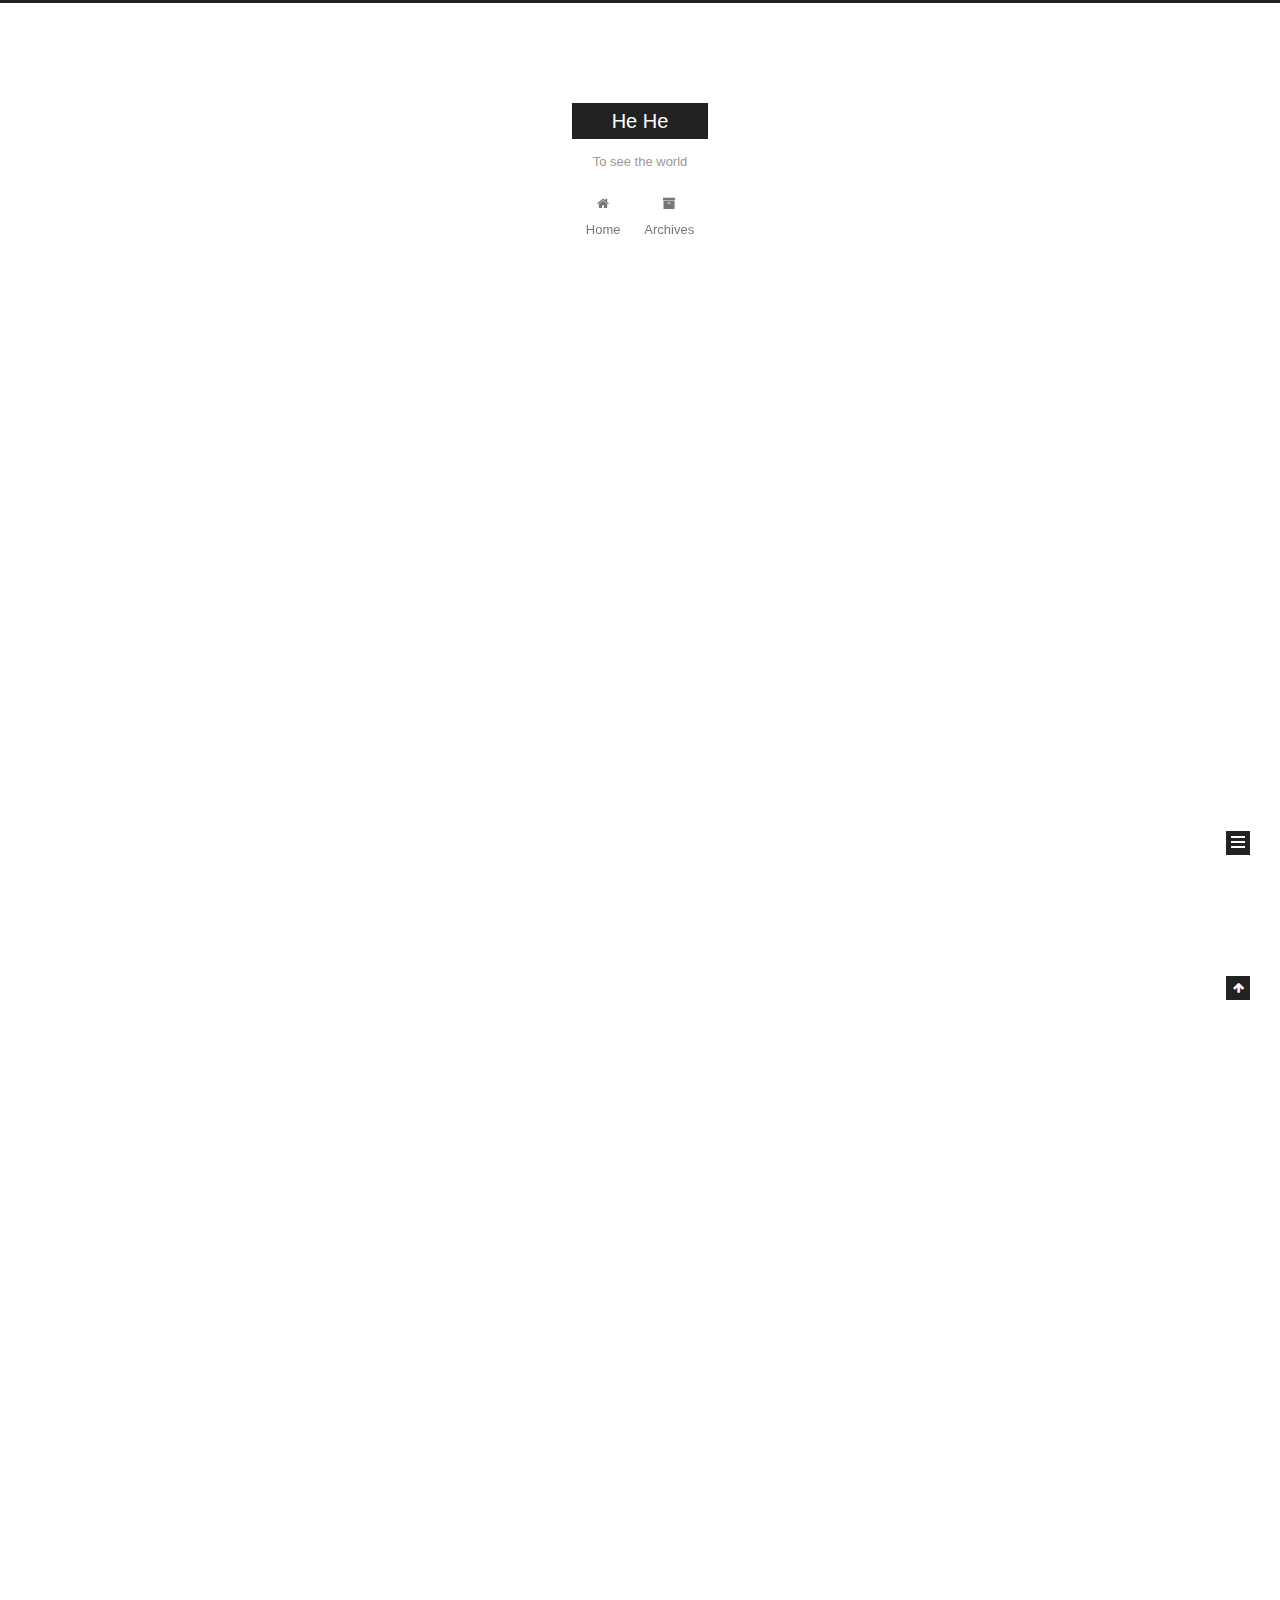
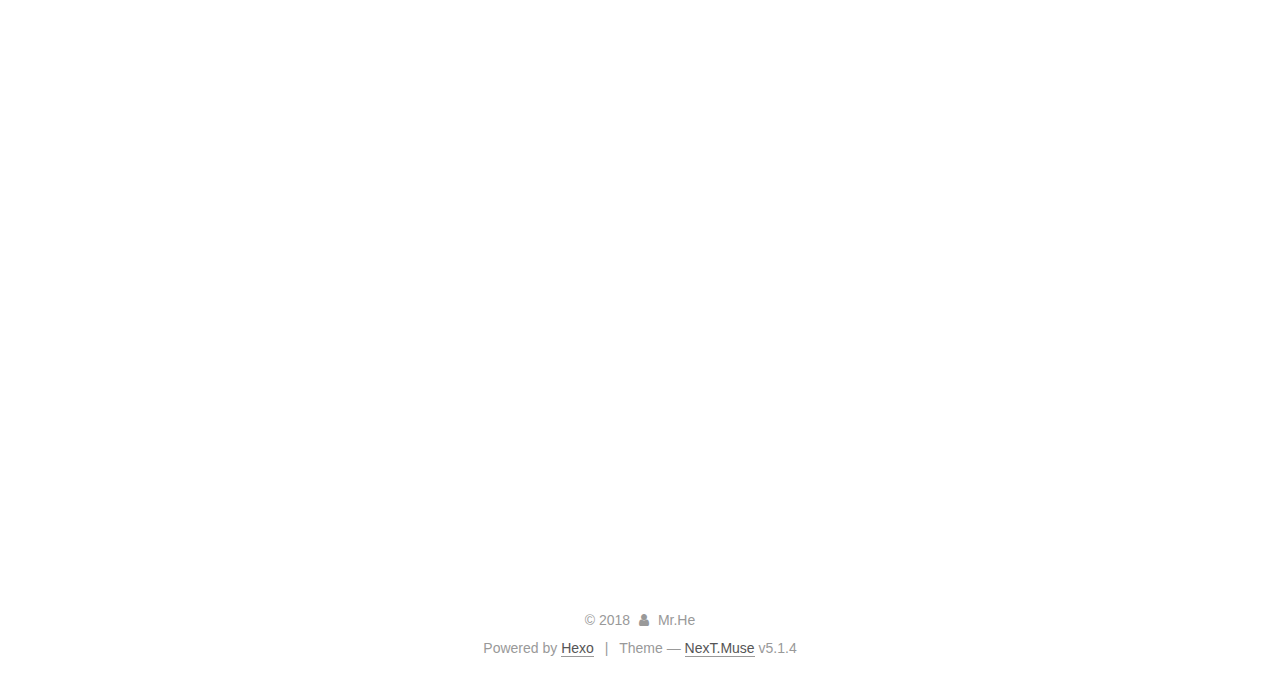
==== commit 13e666e6: "站点更新:2018-06-24 18/58/00" ====
--- a/index.html
+++ b/index.html
@@ -1,13 +1,87 @@
 <!DOCTYPE html>
-<html>
+
+
+
+  
+
+
+<html class="theme-next muse use-motion" lang="zh-CN">
 <head>
-  <meta charset="utf-8">
-  
-
-  
-  <title>He He</title>
-  <meta name="viewport" content="width=device-width, initial-scale=1, maximum-scale=1">
-  <meta name="description" content="Just a blog">
+  <meta charset="UTF-8"/>
+<meta http-equiv="X-UA-Compatible" content="IE=edge" />
+<meta name="viewport" content="width=device-width, initial-scale=1, maximum-scale=1"/>
+<meta name="theme-color" content="#222">
+
+
+
+
+
+
+
+
+
+<meta http-equiv="Cache-Control" content="no-transform" />
+<meta http-equiv="Cache-Control" content="no-siteapp" />
+
+
+
+
+
+
+
+
+
+
+
+
+
+
+
+
+  
+  
+  <link href="/lib/fancybox/source/jquery.fancybox.css?v=2.1.5" rel="stylesheet" type="text/css" />
+
+
+
+
+
+
+
+<link href="/lib/font-awesome/css/font-awesome.min.css?v=4.6.2" rel="stylesheet" type="text/css" />
+
+<link href="/css/main.css?v=5.1.4" rel="stylesheet" type="text/css" />
+
+
+  <link rel="apple-touch-icon" sizes="180x180" href="/images/apple-touch-icon-next.png?v=5.1.4">
+
+
+  <link rel="icon" type="image/png" sizes="32x32" href="/images/favicon-32x32-next.png?v=5.1.4">
+
+
+  <link rel="icon" type="image/png" sizes="16x16" href="/images/favicon-16x16-next.png?v=5.1.4">
+
+
+  <link rel="mask-icon" href="/images/logo.svg?v=5.1.4" color="#222">
+
+
+
+
+
+  <meta name="keywords" content="Hexo, NexT" />
+
+
+
+
+
+  <link rel="alternate" href="/atom.xml" title="He He" type="application/atom+xml" />
+
+
+
+
+
+
+<meta name="description" content="Just a blog">
 <meta name="keywords" content="coder">
 <meta property="og:type" content="website">
 <meta property="og:title" content="He He">
@@ -18,117 +92,358 @@
 <meta name="twitter:card" content="summary">
 <meta name="twitter:title" content="He He">
 <meta name="twitter:description" content="Just a blog">
-  
-    <link rel="alternate" href="/atom.xml" title="He He" type="application/atom+xml">
-  
-  
-    <link rel="icon" href="/favicon.png">
-  
-  
-    <link href="//fonts.googleapis.com/css?family=Source+Code+Pro" rel="stylesheet" type="text/css">
-  
-  <link rel="stylesheet" href="/css/style.css">
+
+
+
+<script type="text/javascript" id="hexo.configurations">
+  var NexT = window.NexT || {};
+  var CONFIG = {
+    root: '/',
+    scheme: 'Muse',
+    version: '5.1.4',
+    sidebar: {"position":"left","display":"post","offset":12,"b2t":false,"scrollpercent":false,"onmobile":false},
+    fancybox: true,
+    tabs: true,
+    motion: {"enable":true,"async":false,"transition":{"post_block":"fadeIn","post_header":"slideDownIn","post_body":"slideDownIn","coll_header":"slideLeftIn","sidebar":"slideUpIn"}},
+    duoshuo: {
+      userId: '0',
+      author: 'Author'
+    },
+    algolia: {
+      applicationID: '',
+      apiKey: '',
+      indexName: '',
+      hits: {"per_page":10},
+      labels: {"input_placeholder":"Search for Posts","hits_empty":"We didn't find any results for the search: ${query}","hits_stats":"${hits} results found in ${time} ms"}
+    }
+  };
+</script>
+
+
+
+  <link rel="canonical" href="http://hepeihua.com/"/>
+
+
+
+
+
+  <title>He He</title>
+  
+
+
+
+
+
+
+
+
 </head>
 
-<body>
-  <div id="container">
-    <div id="wrap">
-      <header id="header">
-  <div id="banner"></div>
-  <div id="header-outer" class="outer">
-    <div id="header-title" class="inner">
-      <h1 id="logo-wrap">
-        <a href="/" id="logo">He He</a>
-      </h1>
-      
-        <h2 id="subtitle-wrap">
-          <a href="/" id="subtitle">To see the world</a>
-        </h2>
-      
+<body itemscope itemtype="http://schema.org/WebPage" lang="zh-CN">
+
+  
+  
+    
+  
+
+  <div class="container sidebar-position-left 
+  page-home">
+    <div class="headband"></div>
+
+    <header id="header" class="header" itemscope itemtype="http://schema.org/WPHeader">
+      <div class="header-inner"><div class="site-brand-wrapper">
+  <div class="site-meta ">
+    
+
+    <div class="custom-logo-site-title">
+      <a href="/"  class="brand" rel="start">
+        <span class="logo-line-before"><i></i></span>
+        <span class="site-title">He He</span>
+        <span class="logo-line-after"><i></i></span>
+      </a>
     </div>
-    <div id="header-inner" class="inner">
-      <nav id="main-nav">
-        <a id="main-nav-toggle" class="nav-icon"></a>
-        
-          <a class="main-nav-link" href="/">Home</a>
-        
-          <a class="main-nav-link" href="/archives">Archives</a>
-        
-      </nav>
-      <nav id="sub-nav">
-        
-          <a id="nav-rss-link" class="nav-icon" href="/atom.xml" title="RSS Feed"></a>
-        
-        <a id="nav-search-btn" class="nav-icon" title="搜索"></a>
-      </nav>
-      <div id="search-form-wrap">
-        <form action="//google.com/search" method="get" accept-charset="UTF-8" class="search-form"><input type="search" name="q" class="search-form-input" placeholder="Search"><button type="submit" class="search-form-submit">&#xF002;</button><input type="hidden" name="sitesearch" value="http://hepeihua.com"></form>
-      </div>
+      
+        <p class="site-subtitle">To see the world</p>
+      
+  </div>
+
+  <div class="site-nav-toggle">
+    <button>
+      <span class="btn-bar"></span>
+      <span class="btn-bar"></span>
+      <span class="btn-bar"></span>
+    </button>
+  </div>
+</div>
+
+<nav class="site-nav">
+  
+
+  
+    <ul id="menu" class="menu">
+      
+        
+        <li class="menu-item menu-item-home">
+          <a href="/" rel="section">
+            
+              <i class="menu-item-icon fa fa-fw fa-home"></i> <br />
+            
+            Home
+          </a>
+        </li>
+      
+        
+        <li class="menu-item menu-item-archives">
+          <a href="/archives/" rel="section">
+            
+              <i class="menu-item-icon fa fa-fw fa-archive"></i> <br />
+            
+            Archives
+          </a>
+        </li>
+      
+
+      
+    </ul>
+  
+
+  
+</nav>
+
+
+
+ </div>
+    </header>
+
+    <main id="main" class="main">
+      <div class="main-inner">
+        <div class="content-wrap">
+          <div id="content" class="content">
+            
+  <section id="posts" class="posts-expand">
+    
+      
+
+  
+
+  
+  
+  
+
+  <article class="post post-type-normal" itemscope itemtype="http://schema.org/Article">
+  
+  
+  
+  <div class="post-block">
+    <link itemprop="mainEntityOfPage" href="http://hepeihua.com/2018/06/22/React-Natice-布局/">
+
+    <span hidden itemprop="author" itemscope itemtype="http://schema.org/Person">
+      <meta itemprop="name" content="Mr.He">
+      <meta itemprop="description" content="">
+      <meta itemprop="image" content="/images/avatar.gif">
+    </span>
+
+    <span hidden itemprop="publisher" itemscope itemtype="http://schema.org/Organization">
+      <meta itemprop="name" content="He He">
+    </span>
+
+    
+      <header class="post-header">
+
+        
+        
+          <h1 class="post-title" itemprop="name headline">
+                
+                <a class="post-title-link" href="/2018/06/22/React-Natice-布局/" itemprop="url">Untitled</a></h1>
+        
+
+        <div class="post-meta">
+          <span class="post-time">
+            
+              <span class="post-meta-item-icon">
+                <i class="fa fa-calendar-o"></i>
+              </span>
+              
+                <span class="post-meta-item-text">Posted on</span>
+              
+              <time title="Post created" itemprop="dateCreated datePublished" datetime="2018-06-22T22:06:56+08:00">
+                2018-06-22
+              </time>
+            
+
+            
+
+            
+          </span>
+
+          
+
+          
+            
+          
+
+          
+          
+
+          
+
+          
+
+          
+
+        </div>
+      </header>
+    
+
+    
+    
+    
+    <div class="post-body" itemprop="articleBody">
+
+      
+      
+
+      
+        
+          
+            <h3 id="flexDirection-可以决定子元素的排列方向"><a href="#flexDirection-可以决定子元素的排列方向" class="headerlink" title="flexDirection 可以决定子元素的排列方向"></a>flexDirection 可以决定子元素的排列方向</h3><ul>
+<li>row 沿水平轴排列</li>
+<li>column 沿垂直轴排列</li>
+</ul>
+<h3 id="justifyContent-决定子元素在主轴上的排列间距"><a href="#justifyContent-决定子元素在主轴上的排列间距" class="headerlink" title="justifyContent 决定子元素在主轴上的排列间距"></a>justifyContent 决定子元素在主轴上的排列间距</h3><ul>
+<li>flex-start 从轴的始端紧密排列（元素间无间距）</li>
+<li>flex-end 从轴的末端紧密排列（元素间无间距）</li>
+<li>center 子元素紧密排列在轴中心，左右两边平分剩余空间</li>
+<li>space-around 元素左边界和右边界，均有间距, 元素之间间距为 = （轴长 - 元素内容占据总长） / 元素数量</li>
+<li>space-between 最左元素和最右元素紧贴屏幕边界， 元素之间间距为 = （轴长 - 元素内容占据总长） / （元素数量 - 1）</li>
+</ul>
+<h3 id="alignItems-决定其子元素沿着次轴的排列方式"><a href="#alignItems-决定其子元素沿着次轴的排列方式" class="headerlink" title="alignItems 决定其子元素沿着次轴的排列方式"></a>alignItems 决定其子元素沿着次轴的排列方式</h3><p>（与主轴垂直的轴，比如若主轴方向为row，则次轴方向为column）</p>
+<ul>
+<li>flex-start 排在轴的始端</li>
+<li>flex-end 排在轴的末端</li>
+<li>center 排在轴中间</li>
+<li>stretch 填充满此轴(子元素在次轴不能有固定尺寸,比如主轴是row，则不能有固定Height)</li>
+</ul>
+
+          
+        
+      
     </div>
-  </div>
-</header>
-      <div class="outer">
-        <section id="main">
-  
-    <article id="post-React-Natice-布局" class="article article-type-post" itemscope itemprop="blogPost">
-  <div class="article-meta">
-    <a href="/2018/06/22/React-Natice-布局/" class="article-date">
-  <time datetime="2018-06-22T14:06:56.000Z" itemprop="datePublished">2018-06-22</time>
-</a>
-    
-  </div>
-  <div class="article-inner">
-    
-    
-      <header class="article-header">
-        
-  
-    <h1 itemprop="name">
-      <a class="article-title" href="/2018/06/22/React-Natice-布局/">React Natice 布局</a>
-    </h1>
-  
-
-      </header>
-    
-    <div class="article-entry" itemprop="articleBody">
-      
-        
-      
-    </div>
-    <footer class="article-footer">
-      <a data-url="http://hepeihua.com/2018/06/22/React-Natice-布局/" data-id="cjiq1v2wi0000uxvlnyqgew83" class="article-share-link">Share</a>
-      
+    
+    
+    
+
+    
+
+    
+
+    
+
+    <footer class="post-footer">
+      
+
+      
+
+      
+
+      
+      
+        <div class="post-eof"></div>
       
     </footer>
   </div>
   
-</article>
-
-
-  
-    <article id="post-hello-world" class="article article-type-post" itemscope itemprop="blogPost">
-  <div class="article-meta">
-    <a href="/2018/06/22/hello-world/" class="article-date">
-  <time datetime="2018-06-22T14:02:37.672Z" itemprop="datePublished">2018-06-22</time>
-</a>
-    
-  </div>
-  <div class="article-inner">
-    
-    
-      <header class="article-header">
-        
-  
-    <h1 itemprop="name">
-      <a class="article-title" href="/2018/06/22/hello-world/">Hello World</a>
-    </h1>
-  
-
+  
+  
+  </article>
+
+
+    
+      
+
+  
+
+  
+  
+  
+
+  <article class="post post-type-normal" itemscope itemtype="http://schema.org/Article">
+  
+  
+  
+  <div class="post-block">
+    <link itemprop="mainEntityOfPage" href="http://hepeihua.com/2018/06/22/hello-world/">
+
+    <span hidden itemprop="author" itemscope itemtype="http://schema.org/Person">
+      <meta itemprop="name" content="Mr.He">
+      <meta itemprop="description" content="">
+      <meta itemprop="image" content="/images/avatar.gif">
+    </span>
+
+    <span hidden itemprop="publisher" itemscope itemtype="http://schema.org/Organization">
+      <meta itemprop="name" content="He He">
+    </span>
+
+    
+      <header class="post-header">
+
+        
+        
+          <h1 class="post-title" itemprop="name headline">
+                
+                <a class="post-title-link" href="/2018/06/22/hello-world/" itemprop="url">Hello World</a></h1>
+        
+
+        <div class="post-meta">
+          <span class="post-time">
+            
+              <span class="post-meta-item-icon">
+                <i class="fa fa-calendar-o"></i>
+              </span>
+              
+                <span class="post-meta-item-text">Posted on</span>
+              
+              <time title="Post created" itemprop="dateCreated datePublished" datetime="2018-06-22T22:02:37+08:00">
+                2018-06-22
+              </time>
+            
+
+            
+
+            
+          </span>
+
+          
+
+          
+            
+          
+
+          
+          
+
+          
+
+          
+
+          
+
+        </div>
       </header>
     
-    <div class="article-entry" itemprop="articleBody">
-      
-        <p>Welcome to <a href="https://hexo.io/" target="_blank" rel="noopener">Hexo</a>! This is your very first post. Check <a href="https://hexo.io/docs/" target="_blank" rel="noopener">documentation</a> for more info. If you get any problems when using Hexo, you can find the answer in <a href="https://hexo.io/docs/troubleshooting.html" target="_blank" rel="noopener">troubleshooting</a> or you can ask me on <a href="https://github.com/hexojs/hexo/issues" target="_blank" rel="noopener">GitHub</a>.</p>
+
+    
+    
+    
+    <div class="post-body" itemprop="articleBody">
+
+      
+      
+
+      
+        
+          
+            <p>Welcome to <a href="https://hexo.io/" target="_blank" rel="noopener">Hexo</a>! This is your very first post. Check <a href="https://hexo.io/docs/" target="_blank" rel="noopener">documentation</a> for more info. If you get any problems when using Hexo, you can find the answer in <a href="https://hexo.io/docs/troubleshooting.html" target="_blank" rel="noopener">troubleshooting</a> or you can ask me on <a href="https://github.com/hexojs/hexo/issues" target="_blank" rel="noopener">GitHub</a>.</p>
 <h2 id="Quick-Start"><a href="#Quick-Start" class="headerlink" title="Quick Start"></a>Quick Start</h2><h3 id="Create-a-new-post"><a href="#Create-a-new-post" class="headerlink" title="Create a new post"></a>Create a new post</h3><figure class="highlight bash"><table><tr><td class="gutter"><pre><span class="line">1</span><br></pre></td><td class="code"><pre><span class="line">$ hexo new <span class="string">"My New Post"</span></span><br></pre></td></tr></table></figure>
 <p>More info: <a href="https://hexo.io/docs/writing.html" target="_blank" rel="noopener">Writing</a></p>
 <h3 id="Run-server"><a href="#Run-server" class="headerlink" title="Run server"></a>Run server</h3><figure class="highlight bash"><table><tr><td class="gutter"><pre><span class="line">1</span><br></pre></td><td class="code"><pre><span class="line">$ hexo server</span><br></pre></td></tr></table></figure>
@@ -138,95 +453,314 @@
 <h3 id="Deploy-to-remote-sites"><a href="#Deploy-to-remote-sites" class="headerlink" title="Deploy to remote sites"></a>Deploy to remote sites</h3><figure class="highlight bash"><table><tr><td class="gutter"><pre><span class="line">1</span><br></pre></td><td class="code"><pre><span class="line">$ hexo deploy</span><br></pre></td></tr></table></figure>
 <p>More info: <a href="https://hexo.io/docs/deployment.html" target="_blank" rel="noopener">Deployment</a></p>
 
+          
+        
       
     </div>
-    <footer class="article-footer">
-      <a data-url="http://hepeihua.com/2018/06/22/hello-world/" data-id="cjiq1v2wm0001uxvlrdub4hij" class="article-share-link">Share</a>
-      
+    
+    
+    
+
+    
+
+    
+
+    
+
+    <footer class="post-footer">
+      
+
+      
+
+      
+
+      
+      
+        <div class="post-eof"></div>
       
     </footer>
   </div>
   
-</article>
-
-
-  
-
-
-</section>
-        
-          <aside id="sidebar">
-  
-    
-
-  
-    
-
-  
-    
-  
-    
-  <div class="widget-wrap">
-    <h3 class="widget-title">归档</h3>
-    <div class="widget">
-      <ul class="archive-list"><li class="archive-list-item"><a class="archive-list-link" href="/archives/2018/06/">六月 2018</a></li></ul>
+  
+  
+  </article>
+
+
+    
+  </section>
+
+  
+
+
+          </div>
+          
+
+
+          
+
+        </div>
+        
+          
+  
+  <div class="sidebar-toggle">
+    <div class="sidebar-toggle-line-wrap">
+      <span class="sidebar-toggle-line sidebar-toggle-line-first"></span>
+      <span class="sidebar-toggle-line sidebar-toggle-line-middle"></span>
+      <span class="sidebar-toggle-line sidebar-toggle-line-last"></span>
     </div>
   </div>
 
-
-  
-    
-  <div class="widget-wrap">
-    <h3 class="widget-title">最新文章</h3>
-    <div class="widget">
-      <ul>
-        
-          <li>
-            <a href="/2018/06/22/React-Natice-布局/">React Natice 布局</a>
-          </li>
-        
-          <li>
-            <a href="/2018/06/22/hello-world/">Hello World</a>
-          </li>
-        
-      </ul>
+  <aside id="sidebar" class="sidebar">
+    
+    <div class="sidebar-inner">
+
+      
+
+      
+
+      <section class="site-overview-wrap sidebar-panel sidebar-panel-active">
+        <div class="site-overview">
+          <div class="site-author motion-element" itemprop="author" itemscope itemtype="http://schema.org/Person">
+            
+              <p class="site-author-name" itemprop="name">Mr.He</p>
+              <p class="site-description motion-element" itemprop="description">Just a blog</p>
+          </div>
+
+          <nav class="site-state motion-element">
+
+            
+              <div class="site-state-item site-state-posts">
+              
+                <a href="/archives/">
+              
+                  <span class="site-state-item-count">2</span>
+                  <span class="site-state-item-name">posts</span>
+                </a>
+              </div>
+            
+
+            
+
+            
+
+          </nav>
+
+          
+            <div class="feed-link motion-element">
+              <a href="/atom.xml" rel="alternate">
+                <i class="fa fa-rss"></i>
+                RSS
+              </a>
+            </div>
+          
+
+          
+
+          
+          
+
+          
+          
+
+          
+
+        </div>
+      </section>
+
+      
+
+      
+
     </div>
+  </aside>
+
+
+        
+      </div>
+    </main>
+
+    <footer id="footer" class="footer">
+      <div class="footer-inner">
+        <div class="copyright">&copy; <span itemprop="copyrightYear">2018</span>
+  <span class="with-love">
+    <i class="fa fa-user"></i>
+  </span>
+  <span class="author" itemprop="copyrightHolder">Mr.He</span>
+
+  
+</div>
+
+
+  <div class="powered-by">Powered by <a class="theme-link" target="_blank" href="https://hexo.io">Hexo</a></div>
+
+
+
+  <span class="post-meta-divider">|</span>
+
+
+
+  <div class="theme-info">Theme &mdash; <a class="theme-link" target="_blank" href="https://github.com/iissnan/hexo-theme-next">NexT.Muse</a> v5.1.4</div>
+
+
+
+
+        
+
+
+
+
+
+
+
+        
+      </div>
+    </footer>
+
+    
+      <div class="back-to-top">
+        <i class="fa fa-arrow-up"></i>
+        
+      </div>
+    
+
+    
+
   </div>
 
   
-</aside>
-        
-      </div>
-      <footer id="footer">
-  
-  <div class="outer">
-    <div id="footer-info" class="inner">
-      &copy; 2018 Mr.He<br>
-      Powered by <a href="http://hexo.io/" target="_blank">Hexo</a>
-    </div>
-  </div>
-</footer>
-    </div>
-    <nav id="mobile-nav">
-  
-    <a href="/" class="mobile-nav-link">Home</a>
-  
-    <a href="/archives" class="mobile-nav-link">Archives</a>
-  
-</nav>
-    
-
-<script src="//ajax.googleapis.com/ajax/libs/jquery/2.0.3/jquery.min.js"></script>
-
-
-  <link rel="stylesheet" href="/fancybox/jquery.fancybox.css">
-  <script src="/fancybox/jquery.fancybox.pack.js"></script>
-
-
-<script src="/js/script.js"></script>
-
-
-
-  </div>
+
+<script type="text/javascript">
+  if (Object.prototype.toString.call(window.Promise) !== '[object Function]') {
+    window.Promise = null;
+  }
+</script>
+
+
+
+
+
+
+
+
+
+  
+
+
+
+
+
+
+
+
+
+
+
+
+  
+  
+    <script type="text/javascript" src="/lib/jquery/index.js?v=2.1.3"></script>
+  
+
+  
+  
+    <script type="text/javascript" src="/lib/fastclick/lib/fastclick.min.js?v=1.0.6"></script>
+  
+
+  
+  
+    <script type="text/javascript" src="/lib/jquery_lazyload/jquery.lazyload.js?v=1.9.7"></script>
+  
+
+  
+  
+    <script type="text/javascript" src="/lib/velocity/velocity.min.js?v=1.2.1"></script>
+  
+
+  
+  
+    <script type="text/javascript" src="/lib/velocity/velocity.ui.min.js?v=1.2.1"></script>
+  
+
+  
+  
+    <script type="text/javascript" src="/lib/fancybox/source/jquery.fancybox.pack.js?v=2.1.5"></script>
+  
+
+
+  
+
+
+  <script type="text/javascript" src="/js/src/utils.js?v=5.1.4"></script>
+
+  <script type="text/javascript" src="/js/src/motion.js?v=5.1.4"></script>
+
+
+
+  
+  
+
+  
+
+  
+
+
+  <script type="text/javascript" src="/js/src/bootstrap.js?v=5.1.4"></script>
+
+
+
+  
+
+
+  
+
+
+
+
+	
+
+
+
+
+
+  
+
+
+
+
+
+  
+
+
+
+
+
+
+
+
+
+
+
+
+  
+
+
+
+
+
+  
+
+  
+
+  
+
+  
+  
+
+  
+
+  
+
+  
+
 </body>
-</html>+</html>
--- a/css/main.css
+++ b/css/main.css
@@ -0,0 +1,2662 @@
+/* normalize.css v3.0.2 | MIT License | git.io/normalize */
+html {
+  font-family: sans-serif; /* 1 */
+  -ms-text-size-adjust: 100%; /* 2 */
+  -webkit-text-size-adjust: 100%; /* 2 */
+}
+body {
+  margin: 0;
+}
+article,
+aside,
+details,
+figcaption,
+figure,
+footer,
+header,
+hgroup,
+main,
+menu,
+nav,
+section,
+summary {
+  display: block;
+}
+audio,
+canvas,
+progress,
+video {
+  display: inline-block; /* 1 */
+  vertical-align: baseline; /* 2 */
+}
+audio:not([controls]) {
+  display: none;
+  height: 0;
+}
+[hidden],
+template {
+  display: none;
+}
+a {
+  background-color: transparent;
+}
+a:active,
+a:hover {
+  outline: 0;
+}
+abbr[title] {
+  border-bottom: 1px dotted;
+}
+b,
+strong {
+  font-weight: bold;
+}
+dfn {
+  font-style: italic;
+}
+h1 {
+  font-size: 2em;
+  margin: 0.67em 0;
+}
+mark {
+  background: #ff0;
+  color: #000;
+}
+small {
+  font-size: 80%;
+}
+sub,
+sup {
+  font-size: 75%;
+  line-height: 0;
+  position: relative;
+  vertical-align: baseline;
+}
+sup {
+  top: -0.5em;
+}
+sub {
+  bottom: -0.25em;
+}
+img {
+  border: 0;
+}
+svg:not(:root) {
+  overflow: hidden;
+}
+figure {
+  margin: 1em 40px;
+}
+hr {
+  -moz-box-sizing: content-box;
+  box-sizing: content-box;
+  height: 0;
+}
+pre {
+  overflow: auto;
+}
+code,
+kbd,
+pre,
+samp {
+  font-family: monospace, monospace;
+  font-size: 1em;
+}
+button,
+input,
+optgroup,
+select,
+textarea {
+  color: inherit; /* 1 */
+  font: inherit; /* 2 */
+  margin: 0; /* 3 */
+}
+button {
+  overflow: visible;
+}
+button,
+select {
+  text-transform: none;
+}
+button,
+html input[type="button"],
+input[type="reset"],
+input[type="submit"] {
+  -webkit-appearance: button; /* 2 */
+  cursor: pointer; /* 3 */
+}
+button[disabled],
+html input[disabled] {
+  cursor: default;
+}
+button::-moz-focus-inner,
+input::-moz-focus-inner {
+  border: 0;
+  padding: 0;
+}
+input {
+  line-height: normal;
+}
+input[type="checkbox"],
+input[type="radio"] {
+  box-sizing: border-box; /* 1 */
+  padding: 0; /* 2 */
+}
+input[type="number"]::-webkit-inner-spin-button,
+input[type="number"]::-webkit-outer-spin-button {
+  height: auto;
+}
+input[type="search"] {
+  -webkit-appearance: textfield; /* 1 */
+  -moz-box-sizing: content-box;
+  -webkit-box-sizing: content-box; /* 2 */
+  box-sizing: content-box;
+}
+input[type="search"]::-webkit-search-cancel-button,
+input[type="search"]::-webkit-search-decoration {
+  -webkit-appearance: none;
+}
+fieldset {
+  border: 1px solid #c0c0c0;
+  margin: 0 2px;
+  padding: 0.35em 0.625em 0.75em;
+}
+legend {
+  border: 0; /* 1 */
+  padding: 0; /* 2 */
+}
+textarea {
+  overflow: auto;
+}
+optgroup {
+  font-weight: bold;
+}
+table {
+  border-collapse: collapse;
+  border-spacing: 0;
+}
+td,
+th {
+  padding: 0;
+}
+::selection {
+  background: #262a30;
+  color: #fff;
+}
+body {
+  position: relative;
+  font-family: 'Lato', "PingFang SC", "Microsoft YaHei", sans-serif;
+  font-size: 14px;
+  line-height: 2;
+  color: #555;
+  background: #fff;
+}
+@media (max-width: 767px) {
+  body {
+    padding-right: 0 !important;
+  }
+}
+@media (min-width: 768px) and (max-width: 991px) {
+  body {
+    padding-right: 0 !important;
+  }
+}
+@media (min-width: 1600px) {
+  body {
+    font-size: 16px;
+  }
+}
+h1,
+h2,
+h3,
+h4,
+h5,
+h6 {
+  margin: 0;
+  padding: 0;
+  font-weight: bold;
+  line-height: 1.5;
+  font-family: 'Lato', "PingFang SC", "Microsoft YaHei", sans-serif;
+}
+h2,
+h3,
+h4,
+h5,
+h6 {
+  margin: 20px 0 15px;
+}
+h1 {
+  font-size: 22px;
+}
+@media (max-width: 767px) {
+  h1 {
+    font-size: 18px;
+  }
+}
+h2 {
+  font-size: 20px;
+}
+@media (max-width: 767px) {
+  h2 {
+    font-size: 16px;
+  }
+}
+h3 {
+  font-size: 18px;
+}
+@media (max-width: 767px) {
+  h3 {
+    font-size: 14px;
+  }
+}
+h4 {
+  font-size: 16px;
+}
+@media (max-width: 767px) {
+  h4 {
+    font-size: 12px;
+  }
+}
+h5 {
+  font-size: 14px;
+}
+@media (max-width: 767px) {
+  h5 {
+    font-size: 10px;
+  }
+}
+h6 {
+  font-size: 12px;
+}
+@media (max-width: 767px) {
+  h6 {
+    font-size: 8px;
+  }
+}
+p {
+  margin: 0 0 20px 0;
+}
+a {
+  color: #555;
+  text-decoration: none;
+  outline: none;
+  border-bottom: 1px solid #999;
+  word-wrap: break-word;
+}
+a:hover {
+  color: #222;
+  border-bottom-color: #222;
+}
+blockquote {
+  margin: 0;
+  padding: 0;
+}
+img {
+  display: block;
+  margin: auto;
+  max-width: 100%;
+  height: auto;
+}
+hr {
+  margin: 40px 0;
+  height: 3px;
+  border: none;
+  background-color: #ddd;
+  background-image: repeating-linear-gradient(-45deg, #fff, #fff 4px, transparent 4px, transparent 8px);
+}
+blockquote {
+  padding: 0 15px;
+  color: #666;
+  border-left: 4px solid #ddd;
+}
+blockquote cite::before {
+  content: "-";
+  padding: 0 5px;
+}
+dt {
+  font-weight: 700;
+}
+dd {
+  margin: 0;
+  padding: 0;
+}
+kbd {
+  border: 1px solid #ccc;
+  border-radius: 0.2em;
+  box-shadow: 0.1em 0.1em 0.2em rgba(0,0,0,0.1);
+  background-color: #f9f9f9;
+  font-family: inherit;
+  background-image: -webkit-linear-gradient(top, #eee, #fff, #eee);
+  padding: 0.1em 0.3em;
+  white-space: nowrap;
+}
+.text-left {
+  text-align: left;
+}
+.text-center {
+  text-align: center;
+}
+.text-right {
+  text-align: right;
+}
+.text-justify {
+  text-align: justify;
+}
+.text-nowrap {
+  white-space: nowrap;
+}
+.text-lowercase {
+  text-transform: lowercase;
+}
+.text-uppercase {
+  text-transform: uppercase;
+}
+.text-capitalize {
+  text-transform: capitalize;
+}
+.center-block {
+  display: block;
+  margin-left: auto;
+  margin-right: auto;
+}
+.clearfix:before,
+.clearfix:after {
+  content: " ";
+  display: table;
+}
+.clearfix:after {
+  clear: both;
+}
+.pullquote {
+  width: 45%;
+}
+.pullquote.left {
+  float: left;
+  margin-left: 5px;
+  margin-right: 10px;
+}
+.pullquote.right {
+  float: right;
+  margin-left: 10px;
+  margin-right: 5px;
+}
+.affix.affix.affix {
+  position: fixed;
+}
+.translation {
+  margin-top: -20px;
+  font-size: 14px;
+  color: #999;
+}
+.scrollbar-measure {
+  width: 100px;
+  height: 100px;
+  overflow: scroll;
+  position: absolute;
+  top: -9999px;
+}
+.use-motion .motion-element {
+  opacity: 0;
+}
+table {
+  margin: 20px 0;
+  width: 100%;
+  border-collapse: collapse;
+  border-spacing: 0;
+  border: 1px solid #ddd;
+  font-size: 14px;
+  table-layout: fixed;
+  word-wrap: break-all;
+}
+table>tbody>tr:nth-of-type(odd) {
+  background-color: #f9f9f9;
+}
+table>tbody>tr:hover {
+  background-color: #f5f5f5;
+}
+caption,
+th,
+td {
+  padding: 8px;
+  text-align: left;
+  vertical-align: middle;
+  font-weight: normal;
+}
+th,
+td {
+  border-bottom: 3px solid #ddd;
+  border-right: 1px solid #eee;
+}
+th {
+  padding-bottom: 10px;
+  font-weight: 700;
+}
+td {
+  border-bottom-width: 1px;
+}
+html,
+body {
+  height: 100%;
+}
+.container {
+  position: relative;
+  min-height: 100%;
+}
+.header-inner {
+  margin: 0 auto;
+  padding: 100px 0 70px;
+  width: 700px;
+}
+@media (min-width: 1600px) {
+  .container .header-inner {
+    width: 900px;
+  }
+}
+.main {
+  padding-bottom: 150px;
+}
+.main-inner {
+  margin: 0 auto;
+  width: 700px;
+}
+@media (min-width: 1600px) {
+  .container .main-inner {
+    width: 900px;
+  }
+}
+.footer {
+  position: absolute;
+  left: 0;
+  bottom: 0;
+  width: 100%;
+  min-height: 50px;
+}
+.footer-inner {
+  box-sizing: border-box;
+  margin: 20px auto;
+  width: 700px;
+}
+@media (min-width: 1600px) {
+  .container .footer-inner {
+    width: 900px;
+  }
+}
+pre,
+.highlight {
+  overflow: auto;
+  margin: 20px 0;
+  padding: 0;
+  font-size: 13px;
+  color: #4d4d4c;
+  background: #f7f7f7;
+  line-height: 1.6;
+}
+pre,
+code {
+  font-family: consolas, Menlo, "PingFang SC", "Microsoft YaHei", monospace;
+}
+code {
+  padding: 2px 4px;
+  word-wrap: break-word;
+  color: #555;
+  background: #eee;
+  border-radius: 3px;
+  font-size: 13px;
+}
+pre {
+  padding: 10px;
+}
+pre code {
+  padding: 0;
+  color: #4d4d4c;
+  background: none;
+  text-shadow: none;
+}
+.highlight {
+  border-radius: 1px;
+}
+.highlight pre {
+  border: none;
+  margin: 0;
+  padding: 10px 0;
+}
+.highlight table {
+  margin: 0;
+  width: auto;
+  border: none;
+}
+.highlight td {
+  border: none;
+  padding: 0;
+}
+.highlight figcaption {
+  font-size: 1em;
+  color: #4d4d4c;
+  line-height: 1em;
+  margin-bottom: 1em;
+}
+.highlight figcaption:before,
+.highlight figcaption:after {
+  content: " ";
+  display: table;
+}
+.highlight figcaption:after {
+  clear: both;
+}
+.highlight figcaption a {
+  float: right;
+  color: #4d4d4c;
+}
+.highlight figcaption a:hover {
+  border-bottom-color: #4d4d4c;
+}
+.highlight .gutter pre {
+  padding-left: 10px;
+  padding-right: 10px;
+  color: #869194;
+  text-align: right;
+  background-color: #eff2f3;
+}
+.highlight .code pre {
+  width: 100%;
+  padding-left: 10px;
+  padding-right: 10px;
+  background-color: #f7f7f7;
+}
+.highlight .line {
+  height: 20px;
+}
+.gutter {
+  -webkit-user-select: none;
+  -moz-user-select: none;
+  -ms-user-select: none;
+  user-select: none;
+}
+.gist table {
+  width: auto;
+}
+.gist table td {
+  border: none;
+}
+pre .deletion {
+  background: #fdd;
+}
+pre .addition {
+  background: #dfd;
+}
+pre .meta {
+  color: #8959a8;
+}
+pre .comment {
+  color: #8e908c;
+}
+pre .variable,
+pre .attribute,
+pre .tag,
+pre .regexp,
+pre .ruby .constant,
+pre .xml .tag .title,
+pre .xml .pi,
+pre .xml .doctype,
+pre .html .doctype,
+pre .css .id,
+pre .css .class,
+pre .css .pseudo {
+  color: #c82829;
+}
+pre .number,
+pre .preprocessor,
+pre .built_in,
+pre .literal,
+pre .params,
+pre .constant,
+pre .command {
+  color: #f5871f;
+}
+pre .ruby .class .title,
+pre .css .rules .attribute,
+pre .string,
+pre .value,
+pre .inheritance,
+pre .header,
+pre .ruby .symbol,
+pre .xml .cdata,
+pre .special,
+pre .number,
+pre .formula {
+  color: #718c00;
+}
+pre .title,
+pre .css .hexcolor {
+  color: #3e999f;
+}
+pre .function,
+pre .python .decorator,
+pre .python .title,
+pre .ruby .function .title,
+pre .ruby .title .keyword,
+pre .perl .sub,
+pre .javascript .title,
+pre .coffeescript .title {
+  color: #4271ae;
+}
+pre .keyword,
+pre .javascript .function {
+  color: #8959a8;
+}
+.full-image.full-image.full-image.full-image {
+  border: none;
+  max-width: 100%;
+  width: auto;
+  margin: 20px auto 25px;
+}
+@media (min-width: 992px) {
+  .full-image.full-image.full-image.full-image {
+    max-width: none;
+    width: 110%;
+    margin: 25px -5%;
+  }
+}
+.blockquote-center,
+.page-home .post-type-quote blockquote,
+.page-post-detail .post-type-quote blockquote {
+  position: relative;
+  margin: 40px 0;
+  padding: 0;
+  border-left: none;
+  text-align: center;
+}
+.blockquote-center::before,
+.page-home .post-type-quote blockquote::before,
+.page-post-detail .post-type-quote blockquote::before,
+.blockquote-center::after,
+.page-home .post-type-quote blockquote::after,
+.page-post-detail .post-type-quote blockquote::after {
+  position: absolute;
+  content: ' ';
+  display: block;
+  width: 100%;
+  height: 24px;
+  opacity: 0.2;
+  background-repeat: no-repeat;
+  background-position: 0 -6px;
+  background-size: 22px 22px;
+}
+.blockquote-center::before,
+.page-home .post-type-quote blockquote::before,
+.page-post-detail .post-type-quote blockquote::before {
+  top: -20px;
+  background-image: url("../images/quote-l.svg");
+  border-top: 1px solid #ccc;
+}
+.blockquote-center::after,
+.page-home .post-type-quote blockquote::after,
+.page-post-detail .post-type-quote blockquote::after {
+  bottom: -20px;
+  background-image: url("../images/quote-r.svg");
+  border-bottom: 1px solid #ccc;
+  background-position: 100% 8px;
+}
+.blockquote-center p,
+.page-home .post-type-quote blockquote p,
+.page-post-detail .post-type-quote blockquote p,
+.blockquote-center div,
+.page-home .post-type-quote blockquote div,
+.page-post-detail .post-type-quote blockquote div {
+  text-align: center;
+}
+.post .post-body .group-picture img {
+  box-sizing: border-box;
+  padding: 0 3px;
+  border: none;
+}
+.post .group-picture-row {
+  overflow: hidden;
+  margin-top: 6px;
+}
+.post .group-picture-row:first-child {
+  margin-top: 0;
+}
+.post .group-picture-column {
+  float: left;
+}
+.page-post-detail .post-body .group-picture-column {
+  float: none;
+  margin-top: 10px;
+  width: auto !important;
+}
+.page-post-detail .post-body .group-picture-column img {
+  margin: 0 auto;
+}
+.page-archive .group-picture-container {
+  overflow: hidden;
+}
+.page-archive .group-picture-row {
+  float: left;
+}
+.page-archive .group-picture-row:first-child {
+  margin-top: 6px;
+}
+.page-archive .group-picture-column {
+  max-width: 150px;
+  max-height: 150px;
+}
+.post-body .note {
+  position: relative;
+  padding: 15px;
+  margin-bottom: 20px;
+  border: 1px solid #eee;
+  border-left-width: 5px;
+  border-radius: 3px;
+}
+.post-body .note h2,
+.post-body .note h3,
+.post-body .note h4,
+.post-body .note h5,
+.post-body .note h6 {
+  margin-top: 0;
+  margin-bottom: 0;
+  border-bottom: initial;
+  padding-top: 0 !important;
+}
+.post-body .note p:first-child,
+.post-body .note ul:first-child,
+.post-body .note ol:first-child,
+.post-body .note table:first-child,
+.post-body .note pre:first-child,
+.post-body .note blockquote:first-child {
+  margin-top: 0;
+}
+.post-body .note p:last-child,
+.post-body .note ul:last-child,
+.post-body .note ol:last-child,
+.post-body .note table:last-child,
+.post-body .note pre:last-child,
+.post-body .note blockquote:last-child {
+  margin-bottom: 0;
+}
+.post-body .note.default {
+  border-left-color: #777;
+}
+.post-body .note.default h2,
+.post-body .note.default h3,
+.post-body .note.default h4,
+.post-body .note.default h5,
+.post-body .note.default h6 {
+  color: #777;
+}
+.post-body .note.primary {
+  border-left-color: #6f42c1;
+}
+.post-body .note.primary h2,
+.post-body .note.primary h3,
+.post-body .note.primary h4,
+.post-body .note.primary h5,
+.post-body .note.primary h6 {
+  color: #6f42c1;
+}
+.post-body .note.info {
+  border-left-color: #428bca;
+}
+.post-body .note.info h2,
+.post-body .note.info h3,
+.post-body .note.info h4,
+.post-body .note.info h5,
+.post-body .note.info h6 {
+  color: #428bca;
+}
+.post-body .note.success {
+  border-left-color: #5cb85c;
+}
+.post-body .note.success h2,
+.post-body .note.success h3,
+.post-body .note.success h4,
+.post-body .note.success h5,
+.post-body .note.success h6 {
+  color: #5cb85c;
+}
+.post-body .note.warning {
+  border-left-color: #f0ad4e;
+}
+.post-body .note.warning h2,
+.post-body .note.warning h3,
+.post-body .note.warning h4,
+.post-body .note.warning h5,
+.post-body .note.warning h6 {
+  color: #f0ad4e;
+}
+.post-body .note.danger {
+  border-left-color: #d9534f;
+}
+.post-body .note.danger h2,
+.post-body .note.danger h3,
+.post-body .note.danger h4,
+.post-body .note.danger h5,
+.post-body .note.danger h6 {
+  color: #d9534f;
+}
+.post-body .label {
+  display: inline;
+  padding: 0 2px;
+  white-space: nowrap;
+}
+.post-body .label.default {
+  background-color: #f0f0f0;
+}
+.post-body .label.primary {
+  background-color: #efe6f7;
+}
+.post-body .label.info {
+  background-color: #e5f2f8;
+}
+.post-body .label.success {
+  background-color: #e7f4e9;
+}
+.post-body .label.warning {
+  background-color: #fcf6e1;
+}
+.post-body .label.danger {
+  background-color: #fae8eb;
+}
+.post-body .tabs {
+  position: relative;
+  display: block;
+  margin-bottom: 20px;
+  padding-top: 10px;
+}
+.post-body .tabs ul.nav-tabs {
+  margin: 0;
+  padding: 0;
+  display: flex;
+  margin-bottom: -1px;
+}
+@media (max-width: 413px) {
+  .post-body .tabs ul.nav-tabs {
+    display: block;
+    margin-bottom: 5px;
+  }
+}
+.post-body .tabs ul.nav-tabs li.tab {
+  list-style-type: none !important;
+  margin: 0 0.25em 0 0;
+  border-top: 3px solid transparent;
+  border-left: 1px solid transparent;
+  border-right: 1px solid transparent;
+}
+@media (max-width: 413px) {
+  .post-body .tabs ul.nav-tabs li.tab {
+    margin: initial;
+    border-top: 1px solid transparent;
+    border-left: 3px solid transparent;
+    border-right: 1px solid transparent;
+    border-bottom: 1px solid transparent;
+  }
+}
+.post-body .tabs ul.nav-tabs li.tab a {
+  outline: 0;
+  border-bottom: initial;
+  display: block;
+  line-height: 1.8em;
+  padding: 0.25em 0.75em;
+  transition-duration: 0.2s;
+  transition-timing-function: ease-out;
+  transition-delay: 0s;
+}
+.post-body .tabs ul.nav-tabs li.tab a i {
+  width: 1.285714285714286em;
+}
+.post-body .tabs ul.nav-tabs li.tab.active {
+  border-top: 3px solid #fc6423;
+  border-left: 1px solid #ddd;
+  border-right: 1px solid #ddd;
+  background-color: #fff;
+}
+@media (max-width: 413px) {
+  .post-body .tabs ul.nav-tabs li.tab.active {
+    border-top: 1px solid #ddd;
+    border-left: 3px solid #fc6423;
+    border-right: 1px solid #ddd;
+    border-bottom: 1px solid #ddd;
+  }
+}
+.post-body .tabs ul.nav-tabs li.tab.active a {
+  cursor: default;
+  color: #555;
+}
+.post-body .tabs .tab-content {
+  background-color: #fff;
+}
+.post-body .tabs .tab-content .tab-pane {
+  border: 1px solid #ddd;
+  padding: 20px 20px 0 20px;
+}
+.post-body .tabs .tab-content .tab-pane:not(.active) {
+  display: none !important;
+}
+.post-body .tabs .tab-content .tab-pane.active {
+  display: block !important;
+}
+.btn {
+  display: inline-block;
+  padding: 0 20px;
+  font-size: 14px;
+  color: #fff;
+  background: #222;
+  border: 2px solid #222;
+  text-decoration: none;
+  border-radius: 0;
+  transition-property: background-color;
+  transition-duration: 0.2s;
+  transition-timing-function: ease-in-out;
+  transition-delay: 0s;
+  line-height: 2;
+}
+.btn:hover {
+  border-color: #222;
+  color: #222;
+  background: #fff;
+}
+.btn +.btn {
+  margin: 0 0 8px 8px;
+}
+.btn .fa-fw {
+  width: 1.285714285714286em;
+  text-align: left;
+}
+.btn-bar {
+  display: block;
+  width: 22px;
+  height: 2px;
+  background: #555;
+  border-radius: 1px;
+}
+.btn-bar+.btn-bar {
+  margin-top: 4px;
+}
+.pagination {
+  margin: 120px 0 40px;
+  text-align: center;
+  border-top: 1px solid #eee;
+}
+.page-number-basic,
+.pagination .prev,
+.pagination .next,
+.pagination .page-number,
+.pagination .space {
+  display: inline-block;
+  position: relative;
+  top: -1px;
+  margin: 0 10px;
+  padding: 0 11px;
+}
+@media (max-width: 767px) {
+  .page-number-basic,
+  .pagination .prev,
+  .pagination .next,
+  .pagination .page-number,
+  .pagination .space {
+    margin: 0 5px;
+  }
+}
+.pagination .prev,
+.pagination .next,
+.pagination .page-number {
+  border-bottom: 0;
+  border-top: 1px solid #eee;
+  transition-property: border-color;
+  transition-duration: 0.2s;
+  transition-timing-function: ease-in-out;
+  transition-delay: 0s;
+}
+.pagination .prev:hover,
+.pagination .next:hover,
+.pagination .page-number:hover {
+  border-top-color: #222;
+}
+.pagination .space {
+  padding: 0;
+  margin: 0;
+}
+.pagination .prev {
+  margin-left: 0;
+}
+.pagination .next {
+  margin-right: 0;
+}
+.pagination .page-number.current {
+  color: #fff;
+  background: #ccc;
+  border-top-color: #ccc;
+}
+@media (max-width: 767px) {
+  .pagination {
+    border-top: none;
+  }
+  .pagination .prev,
+  .pagination .next,
+  .pagination .page-number {
+    margin-bottom: 10px;
+    border-top: 0;
+    border-bottom: 1px solid #eee;
+    padding: 0 10px;
+  }
+  .pagination .prev:hover,
+  .pagination .next:hover,
+  .pagination .page-number:hover {
+    border-bottom-color: #222;
+  }
+}
+.comments {
+  margin: 60px 20px 0;
+}
+.tag-cloud {
+  text-align: center;
+}
+.tag-cloud a {
+  display: inline-block;
+  margin: 10px;
+}
+.back-to-top {
+  box-sizing: border-box;
+  position: fixed;
+  bottom: -100px;
+  right: 30px;
+  z-index: 1050;
+  padding: 0 6px;
+  width: 24px;
+  background: #222;
+  font-size: 12px;
+  opacity: 1;
+  color: #fff;
+  cursor: pointer;
+  text-align: center;
+  -webkit-transform: translateZ(0);
+  transition-property: bottom;
+  transition-duration: 0.2s;
+  transition-timing-function: ease-in-out;
+  transition-delay: 0s;
+}
+@media (min-width: 768px) and (max-width: 991px) {
+  .back-to-top {
+    display: none !important;
+  }
+}
+@media (max-width: 767px) {
+  .back-to-top {
+    display: none !important;
+  }
+}
+.back-to-top.back-to-top-on {
+  bottom: 19px;
+}
+.header {
+  background: transparent;
+}
+.header-inner {
+  position: relative;
+}
+.headband {
+  height: 3px;
+  background: #222;
+}
+.site-meta {
+  margin: 0;
+  text-align: center;
+}
+@media (max-width: 767px) {
+  .site-meta {
+    text-align: center;
+  }
+}
+.brand {
+  position: relative;
+  display: inline-block;
+  padding: 0 40px;
+  color: #fff;
+  background: #222;
+  border-bottom: none;
+}
+.brand:hover {
+  color: #fff;
+}
+.logo {
+  display: inline-block;
+  margin-right: 5px;
+  line-height: 36px;
+  vertical-align: top;
+}
+.site-title {
+  display: inline-block;
+  vertical-align: top;
+  line-height: 36px;
+  font-size: 20px;
+  font-weight: normal;
+  font-family: 'Lato', "PingFang SC", "Microsoft YaHei", sans-serif;
+}
+.site-subtitle {
+  margin-top: 10px;
+  font-size: 13px;
+  color: #999;
+}
+.use-motion .brand {
+  opacity: 0;
+}
+.use-motion .logo,
+.use-motion .site-title,
+.use-motion .site-subtitle {
+  opacity: 0;
+  position: relative;
+  top: -10px;
+}
+.site-nav-toggle {
+  display: none;
+  position: absolute;
+  top: 10px;
+  left: 10px;
+}
+@media (max-width: 767px) {
+  .site-nav-toggle {
+    display: block;
+  }
+}
+.site-nav-toggle button {
+  margin-top: 2px;
+  padding: 9px 10px;
+  background: transparent;
+  border: none;
+}
+@media (max-width: 767px) {
+  .site-nav {
+    display: none;
+    margin: 0 -10px;
+    padding: 0 10px;
+    clear: both;
+    border-top: 1px solid #ddd;
+  }
+}
+@media (min-width: 768px) and (max-width: 991px) {
+  .site-nav {
+    display: block !important;
+  }
+}
+@media (min-width: 992px) {
+  .site-nav {
+    display: block !important;
+  }
+}
+.menu {
+  margin-top: 20px;
+  padding-left: 0;
+  text-align: center;
+}
+.menu .menu-item {
+  display: inline-block;
+  margin: 0 10px;
+  list-style: none;
+}
+@media screen and (max-width: 767px) {
+  .menu .menu-item {
+    margin-top: 10px;
+  }
+}
+.menu .menu-item a {
+  display: block;
+  font-size: 13px;
+  line-height: inherit;
+  border-bottom: 1px solid transparent;
+  transition-property: border-color;
+  transition-duration: 0.2s;
+  transition-timing-function: ease-in-out;
+  transition-delay: 0s;
+}
+.menu .menu-item a:hover {
+  border-bottom-color: #222;
+}
+.menu .menu-item .fa {
+  margin-right: 5px;
+}
+.use-motion .menu-item {
+  opacity: 0;
+}
+.post-body {
+  font-family: 'Lato', "PingFang SC", "Microsoft YaHei", sans-serif;
+}
+@media (max-width: 767px) {
+  .post-body {
+    word-break: break-word;
+  }
+}
+.post-body .fancybox img {
+  display: block !important;
+  margin: 0 auto;
+  cursor: pointer;
+  cursor: zoom-in;
+  cursor: -webkit-zoom-in;
+}
+.post-body .image-caption,
+.post-body .figure .caption {
+  margin: -20px auto 15px;
+  text-align: center;
+  font-size: 14px;
+  color: #999;
+  font-weight: bold;
+  line-height: 1;
+}
+.post-sticky-flag {
+  display: inline-block;
+  font-size: 16px;
+  -ms-transform: rotate(30deg);
+  -webkit-transform: rotate(30deg);
+  -moz-transform: rotate(30deg);
+  -ms-transform: rotate(30deg);
+  -o-transform: rotate(30deg);
+  transform: rotate(30deg);
+}
+.use-motion .post-block,
+.use-motion .pagination,
+.use-motion .comments {
+  opacity: 0;
+}
+.use-motion .post-header {
+  opacity: 0;
+}
+.use-motion .post-body {
+  opacity: 0;
+}
+.use-motion .collection-title {
+  opacity: 0;
+}
+.posts-expand {
+  padding-top: 40px;
+}
+@media (max-width: 767px) {
+  .posts-expand {
+    margin: 0 20px;
+  }
+  .post-body pre .gutter pre {
+    padding-right: 10px;
+  }
+  .post-body .highlight {
+    margin-left: 0px;
+    margin-right: 0px;
+    padding: 0;
+  }
+  .post-body .highlight .gutter pre {
+    padding-right: 10px;
+  }
+}
+@media (min-width: 992px) {
+  .posts-expand .post-body {
+    text-align: justify;
+  }
+}
+.posts-expand .post-body h2,
+.posts-expand .post-body h3,
+.posts-expand .post-body h4,
+.posts-expand .post-body h5,
+.posts-expand .post-body h6 {
+  padding-top: 10px;
+}
+.posts-expand .post-body h2 .header-anchor,
+.posts-expand .post-body h3 .header-anchor,
+.posts-expand .post-body h4 .header-anchor,
+.posts-expand .post-body h5 .header-anchor,
+.posts-expand .post-body h6 .header-anchor {
+  float: right;
+  margin-left: 10px;
+  color: #ccc;
+  border-bottom-style: none;
+  visibility: hidden;
+}
+.posts-expand .post-body h2 .header-anchor:hover,
+.posts-expand .post-body h3 .header-anchor:hover,
+.posts-expand .post-body h4 .header-anchor:hover,
+.posts-expand .post-body h5 .header-anchor:hover,
+.posts-expand .post-body h6 .header-anchor:hover {
+  color: inherit;
+}
+.posts-expand .post-body h2:hover .header-anchor,
+.posts-expand .post-body h3:hover .header-anchor,
+.posts-expand .post-body h4:hover .header-anchor,
+.posts-expand .post-body h5:hover .header-anchor,
+.posts-expand .post-body h6:hover .header-anchor {
+  visibility: visible;
+}
+.posts-expand .post-body ul li {
+  list-style: circle;
+}
+.posts-expand .post-body img {
+  box-sizing: border-box;
+  margin: auto;
+  padding: 3px;
+  border: 1px solid #ddd;
+}
+.posts-expand .post-body .fancybox img {
+  margin: 0 auto 25px;
+}
+@media (max-width: 767px) {
+  .posts-collapse {
+    margin: 0 20px;
+  }
+  .posts-collapse .post-title,
+  .posts-collapse .post-meta {
+    display: block;
+    width: auto;
+    text-align: left;
+  }
+}
+.posts-collapse {
+  position: relative;
+  z-index: 1010;
+  margin-left: 55px;
+}
+.posts-collapse::after {
+  content: " ";
+  position: absolute;
+  top: 20px;
+  left: 0;
+  margin-left: -2px;
+  width: 4px;
+  height: 100%;
+  background: #f5f5f5;
+  z-index: -1;
+}
+@media (max-width: 767px) {
+  .posts-collapse {
+    margin: 0 20px;
+  }
+}
+.posts-collapse .collection-title {
+  position: relative;
+  margin: 60px 0;
+}
+.posts-collapse .collection-title h1,
+.posts-collapse .collection-title h2 {
+  margin-left: 20px;
+}
+.posts-collapse .collection-title small {
+  color: #bbb;
+  margin-left: 5px;
+}
+.posts-collapse .collection-title::before {
+  content: " ";
+  position: absolute;
+  left: 0;
+  top: 50%;
+  margin-left: -4px;
+  margin-top: -4px;
+  width: 8px;
+  height: 8px;
+  background: #bbb;
+  border-radius: 50%;
+}
+.posts-collapse .post {
+  margin: 30px 0;
+}
+.posts-collapse .post-header {
+  position: relative;
+  transition-duration: 0.2s;
+  transition-timing-function: ease-in-out;
+  transition-delay: 0s;
+  transition-property: border;
+  border-bottom: 1px dashed #ccc;
+}
+.posts-collapse .post-header::before {
+  content: " ";
+  position: absolute;
+  left: 0;
+  top: 12px;
+  width: 6px;
+  height: 6px;
+  margin-left: -4px;
+  background: #bbb;
+  border-radius: 50%;
+  border: 1px solid #fff;
+  transition-duration: 0.2s;
+  transition-timing-function: ease-in-out;
+  transition-delay: 0s;
+  transition-property: background;
+}
+.posts-collapse .post-header:hover {
+  border-bottom-color: #666;
+}
+.posts-collapse .post-header:hover::before {
+  background: #222;
+}
+.posts-collapse .post-meta {
+  position: absolute;
+  font-size: 12px;
+  left: 20px;
+  top: 5px;
+}
+.posts-collapse .post-comments-count {
+  display: none;
+}
+.posts-collapse .post-title {
+  margin-left: 60px;
+  font-size: 16px;
+  font-weight: normal;
+  line-height: inherit;
+}
+.posts-collapse .post-title::after {
+  margin-left: 3px;
+  opacity: 0.6;
+}
+.posts-collapse .post-title a {
+  color: #666;
+  border-bottom: none;
+}
+.page-home .post-type-quote .post-header,
+.page-post-detail .post-type-quote .post-header,
+.page-home .post-type-quote .post-tags,
+.page-post-detail .post-type-quote .post-tags {
+  display: none;
+}
+.posts-expand .post-title {
+  text-align: center;
+  word-break: break-word;
+  font-weight: 400;
+}
+.posts-expand .post-title-link {
+  display: inline-block;
+  position: relative;
+  color: #555;
+  border-bottom: none;
+  line-height: 1.2;
+  vertical-align: top;
+}
+.posts-expand .post-title-link::before {
+  content: "";
+  position: absolute;
+  width: 100%;
+  height: 2px;
+  bottom: 0;
+  left: 0;
+  background-color: #000;
+  visibility: hidden;
+  -webkit-transform: scaleX(0);
+  -moz-transform: scaleX(0);
+  -ms-transform: scaleX(0);
+  -o-transform: scaleX(0);
+  transform: scaleX(0);
+  transition-duration: 0.2s;
+  transition-timing-function: ease-in-out;
+  transition-delay: 0s;
+}
+.posts-expand .post-title-link:hover::before {
+  visibility: visible;
+  -webkit-transform: scaleX(1);
+  -moz-transform: scaleX(1);
+  -ms-transform: scaleX(1);
+  -o-transform: scaleX(1);
+  transform: scaleX(1);
+}
+.posts-expand .post-title-link .fa {
+  font-size: 16px;
+}
+.posts-expand .post-meta {
+  margin: 3px 0 60px 0;
+  color: #999;
+  font-family: 'Lato', "PingFang SC", "Microsoft YaHei", sans-serif;
+  font-size: 12px;
+  text-align: center;
+}
+.posts-expand .post-meta .post-category-list {
+  display: inline-block;
+  margin: 0;
+  padding: 3px;
+}
+.posts-expand .post-meta .post-category-list-link {
+  color: #999;
+}
+.posts-expand .post-meta .post-description {
+  font-size: 14px;
+  margin-top: 2px;
+}
+.post-meta-divider {
+  margin: 0 0.5em;
+}
+.post-meta-item-icon {
+  margin-right: 3px;
+}
+@media (min-width: 768px) and (max-width: 991px) {
+  .post-meta-item-icon {
+    display: inline-block;
+  }
+}
+@media (max-width: 767px) {
+  .post-meta-item-icon {
+    display: inline-block;
+  }
+}
+@media (min-width: 768px) and (max-width: 991px) {
+  .post-meta-item-text {
+    display: none;
+  }
+}
+@media (max-width: 767px) {
+  .post-meta-item-text {
+    display: none;
+  }
+}
+@media (max-width: 767px) {
+  .posts-expand .post-comments-count {
+    display: none;
+  }
+}
+.post-button {
+  margin-top: 40px;
+}
+.posts-expand .post-tags {
+  margin-top: 40px;
+  text-align: center;
+}
+.posts-expand .post-tags a {
+  display: inline-block;
+  margin-right: 10px;
+  font-size: 13px;
+}
+.post-nav {
+  display: table;
+  margin-top: 15px;
+  width: 100%;
+  border-top: 1px solid #eee;
+}
+.post-nav-divider {
+  display: table-cell;
+  width: 10%;
+}
+.post-nav-item {
+  display: table-cell;
+  padding: 10px 0 0 0;
+  width: 45%;
+  vertical-align: top;
+}
+.post-nav-item a {
+  position: relative;
+  display: block;
+  line-height: 25px;
+  font-size: 14px;
+  color: #555;
+  border-bottom: none;
+}
+.post-nav-item a:hover {
+  color: #222;
+  border-bottom: none;
+}
+.post-nav-item a:active {
+  top: 2px;
+}
+.post-nav-item .fa {
+  position: absolute;
+  top: 8px;
+  left: 0;
+  font-size: 12px;
+}
+.post-nav-next a {
+  padding-left: 15px;
+}
+.post-nav-prev {
+  text-align: right;
+}
+.post-nav-prev a {
+  padding-right: 15px;
+}
+.post-nav-prev .fa {
+  right: 0;
+  left: auto;
+}
+.posts-expand .post-eof {
+  display: block;
+  margin: 80px auto 60px;
+  width: 8%;
+  height: 1px;
+  background: #ccc;
+  text-align: center;
+}
+.post:last-child .post-eof.post-eof.post-eof {
+  display: none;
+}
+.post-gallery {
+  display: table;
+  table-layout: fixed;
+  width: 100%;
+  border-collapse: separate;
+}
+.post-gallery-row {
+  display: table-row;
+}
+.post-gallery .post-gallery-img {
+  display: table-cell;
+  text-align: center;
+  vertical-align: middle;
+  border: none;
+}
+.post-gallery .post-gallery-img img {
+  max-width: 100%;
+  max-height: 100%;
+  border: none;
+}
+.fancybox-close,
+.fancybox-close:hover {
+  border: none;
+}
+.rtl.post-body p,
+.rtl.post-body a,
+.rtl.post-body h1,
+.rtl.post-body h2,
+.rtl.post-body h3,
+.rtl.post-body h4,
+.rtl.post-body h5,
+.rtl.post-body h6,
+.rtl.post-body li,
+.rtl.post-body ul,
+.rtl.post-body ol {
+  direction: rtl;
+  font-family: UKIJ Ekran;
+}
+.rtl.post-title {
+  font-family: UKIJ Ekran;
+}
+.sidebar {
+  position: fixed;
+  right: 0;
+  top: 0;
+  bottom: 0;
+  width: 0;
+  z-index: 1040;
+  box-shadow: inset 0 2px 6px #000;
+  background: #222;
+  -webkit-transform: translateZ(0);
+}
+.sidebar a {
+  color: #999;
+  border-bottom-color: #555;
+}
+.sidebar a:hover {
+  color: #eee;
+}
+@media (min-width: 768px) and (max-width: 991px) {
+  .sidebar {
+    display: none !important;
+  }
+}
+@media (max-width: 767px) {
+  .sidebar {
+    display: none !important;
+  }
+}
+.sidebar-inner {
+  position: relative;
+  padding: 20px 10px;
+  color: #999;
+  text-align: center;
+}
+.site-overview-wrap {
+  overflow: hidden;
+}
+.site-overview {
+  overflow-y: auto;
+  overflow-x: hidden;
+}
+.sidebar-toggle {
+  position: fixed;
+  right: 30px;
+  bottom: 45px;
+  width: 14px;
+  height: 14px;
+  padding: 5px;
+  background: #222;
+  line-height: 0;
+  z-index: 1050;
+  cursor: pointer;
+  -webkit-transform: translateZ(0);
+}
+@media (min-width: 768px) and (max-width: 991px) {
+  .sidebar-toggle {
+    display: none !important;
+  }
+}
+@media (max-width: 767px) {
+  .sidebar-toggle {
+    display: none !important;
+  }
+}
+.sidebar-toggle-line {
+  position: relative;
+  display: inline-block;
+  vertical-align: top;
+  height: 2px;
+  width: 100%;
+  background: #fff;
+  margin-top: 3px;
+}
+.sidebar-toggle-line:first-child {
+  margin-top: 0;
+}
+.site-author-image {
+  display: block;
+  margin: 0 auto;
+  padding: 2px;
+  max-width: 96px;
+  height: auto;
+  border: 2px solid #333;
+}
+.site-author-name {
+  margin: 5px 0 0;
+  text-align: center;
+  color: #f5f5f5;
+  font-weight: normal;
+}
+.site-description {
+  margin-top: 5px;
+  text-align: center;
+  font-size: 14px;
+  color: #999;
+}
+.site-state {
+  overflow: hidden;
+  line-height: 1.4;
+  white-space: nowrap;
+  text-align: center;
+}
+.site-state-item {
+  display: inline-block;
+  padding: 0 15px;
+  border-left: 1px solid #333;
+}
+.site-state-item:first-child {
+  border-left: none;
+}
+.site-state-item a {
+  border-bottom: none;
+}
+.site-state-item-count {
+  display: block;
+  text-align: center;
+  color: inherit;
+  font-weight: 600;
+  font-size: 18px;
+}
+.site-state-item-name {
+  font-size: 13px;
+  color: inherit;
+}
+.feed-link {
+  margin-top: 20px;
+}
+.feed-link a {
+  display: inline-block;
+  padding: 0 15px;
+  color: #fc6423;
+  border: 1px solid #fc6423;
+  border-radius: 4px;
+}
+.feed-link a i {
+  color: #fc6423;
+  font-size: 14px;
+}
+.feed-link a:hover {
+  color: #fff;
+  background: #fc6423;
+}
+.feed-link a:hover i {
+  color: #fff;
+}
+.links-of-author {
+  margin-top: 20px;
+}
+.links-of-author a {
+  display: inline-block;
+  vertical-align: middle;
+  margin-right: 10px;
+  margin-bottom: 10px;
+  border-bottom-color: #555;
+  font-size: 13px;
+}
+.links-of-author a:before {
+  display: inline-block;
+  vertical-align: middle;
+  margin-right: 3px;
+  content: " ";
+  width: 4px;
+  height: 4px;
+  border-radius: 50%;
+  background: #d0e34b;
+}
+.links-of-blogroll {
+  font-size: 13px;
+}
+.links-of-blogroll-title {
+  margin-top: 20px;
+  font-size: 14px;
+  font-weight: 600;
+}
+.links-of-blogroll-list {
+  margin: 0;
+  padding: 0;
+  list-style: none;
+}
+.links-of-blogroll-item {
+  padding: 2px 10px;
+}
+.links-of-blogroll-item a {
+  max-width: 280px;
+  box-sizing: border-box;
+  display: inline-block;
+  overflow: hidden;
+  white-space: nowrap;
+  text-overflow: ellipsis;
+}
+.sidebar-nav {
+  margin: 0 0 20px;
+  padding-left: 0;
+}
+.sidebar-nav li {
+  display: inline-block;
+  cursor: pointer;
+  border-bottom: 1px solid transparent;
+  font-size: 14px;
+  color: #555;
+}
+.sidebar-nav li:hover {
+  color: #f5f5f5;
+}
+.page-post-detail .sidebar-nav-toc {
+  padding: 0 5px;
+}
+.page-post-detail .sidebar-nav-overview {
+  margin-left: 10px;
+}
+.sidebar-nav .sidebar-nav-active {
+  color: #87daff;
+  border-bottom-color: #87daff;
+}
+.sidebar-nav .sidebar-nav-active:hover {
+  color: #87daff;
+}
+.sidebar-panel {
+  display: none;
+}
+.sidebar-panel-active {
+  display: block;
+}
+.post-toc-empty {
+  font-size: 14px;
+  color: #666;
+}
+.post-toc-wrap {
+  overflow: hidden;
+}
+.post-toc {
+  overflow: auto;
+}
+.post-toc ol {
+  margin: 0;
+  padding: 0 2px 5px 10px;
+  text-align: left;
+  list-style: none;
+  font-size: 14px;
+}
+.post-toc ol > ol {
+  padding-left: 0;
+}
+.post-toc ol a {
+  transition-duration: 0.2s;
+  transition-timing-function: ease-in-out;
+  transition-delay: 0s;
+  transition-property: all;
+  color: #999;
+  border-bottom-color: #555;
+}
+.post-toc ol a:hover {
+  color: #ccc;
+  border-bottom-color: #ccc;
+}
+.post-toc .nav-item {
+  overflow: hidden;
+  text-overflow: ellipsis;
+  text-align: justify;
+  white-space: nowrap;
+  line-height: 1.8;
+}
+.post-toc .nav .nav-child {
+  display: none;
+}
+.post-toc .nav .active > .nav-child {
+  display: block;
+}
+.post-toc .nav .active-current > .nav-child {
+  display: block;
+}
+.post-toc .nav .active-current > .nav-child > .nav-item {
+  display: block;
+}
+.post-toc .nav .active > a {
+  color: #87daff;
+  border-bottom-color: #87daff;
+}
+.post-toc .nav .active-current > a {
+  color: #87daff;
+}
+.post-toc .nav .active-current > a:hover {
+  color: #87daff;
+}
+.footer {
+  font-size: 14px;
+  color: #999;
+}
+.footer img {
+  border: none;
+}
+.footer-inner {
+  text-align: center;
+}
+.with-love {
+  display: inline-block;
+  margin: 0 5px;
+}
+.powered-by,
+.theme-info {
+  display: inline-block;
+}
+.cc-license {
+  margin-top: 10px;
+  text-align: center;
+}
+.cc-license .cc-opacity {
+  opacity: 0.7;
+  border-bottom: none;
+}
+.cc-license .cc-opacity:hover {
+  opacity: 0.9;
+}
+.cc-license img {
+  display: inline-block;
+}
+.theme-next #ds-thread #ds-reset {
+  color: #555;
+}
+.theme-next #ds-thread #ds-reset .ds-replybox {
+  margin-bottom: 30px;
+}
+.theme-next #ds-thread #ds-reset .ds-replybox .ds-avatar,
+.theme-next #ds-reset .ds-avatar img {
+  box-shadow: none;
+}
+.theme-next #ds-thread #ds-reset .ds-textarea-wrapper {
+  border-color: #c7d4e1;
+  background: none;
+  border-top-right-radius: 3px;
+  border-top-left-radius: 3px;
+}
+.theme-next #ds-thread #ds-reset .ds-textarea-wrapper textarea {
+  height: 60px;
+}
+.theme-next #ds-reset .ds-rounded-top {
+  border-radius: 0;
+}
+.theme-next #ds-thread #ds-reset .ds-post-toolbar {
+  box-sizing: border-box;
+  border: 1px solid #c7d4e1;
+  background: #f6f8fa;
+}
+.theme-next #ds-thread #ds-reset .ds-post-options {
+  height: 40px;
+  border: none;
+  background: none;
+}
+.theme-next #ds-thread #ds-reset .ds-toolbar-buttons {
+  top: 11px;
+}
+.theme-next #ds-thread #ds-reset .ds-sync {
+  top: 5px;
+}
+.theme-next #ds-thread #ds-reset .ds-post-button {
+  top: 4px;
+  right: 5px;
+  width: 90px;
+  height: 30px;
+  border: 1px solid #c5ced7;
+  border-radius: 3px;
+  background-image: linear-gradient(#fbfbfc, #f5f7f9);
+  color: #60676d;
+}
+.theme-next #ds-thread #ds-reset .ds-post-button:hover {
+  background-position: 0 -30px;
+  color: #60676d;
+}
+.theme-next #ds-thread #ds-reset .ds-comments-info {
+  padding: 10px 0;
+}
+.theme-next #ds-thread #ds-reset .ds-sort {
+  display: none;
+}
+.theme-next #ds-thread #ds-reset li.ds-tab a.ds-current {
+  border: none;
+  background: #f6f8fa;
+  color: #60676d;
+}
+.theme-next #ds-thread #ds-reset li.ds-tab a.ds-current:hover {
+  background-color: #e9f0f7;
+  color: #60676d;
+}
+.theme-next #ds-thread #ds-reset li.ds-tab a {
+  border-radius: 2px;
+  padding: 5px;
+}
+.theme-next #ds-thread #ds-reset .ds-login-buttons p {
+  color: #999;
+  line-height: 36px;
+}
+.theme-next #ds-thread #ds-reset .ds-login-buttons .ds-service-list li {
+  height: 28px;
+}
+.theme-next #ds-thread #ds-reset .ds-service-list a {
+  background: none;
+  padding: 5px;
+  border: 1px solid;
+  border-radius: 3px;
+  text-align: center;
+}
+.theme-next #ds-thread #ds-reset .ds-service-list a:hover {
+  color: #fff;
+  background: #666;
+}
+.theme-next #ds-thread #ds-reset .ds-service-list .ds-weibo {
+  color: #fc9b00;
+  border-color: #fc9b00;
+}
+.theme-next #ds-thread #ds-reset .ds-service-list .ds-weibo:hover {
+  background: #fc9b00;
+}
+.theme-next #ds-thread #ds-reset .ds-service-list .ds-qq {
+  color: #60a3ec;
+  border-color: #60a3ec;
+}
+.theme-next #ds-thread #ds-reset .ds-service-list .ds-qq:hover {
+  background: #60a3ec;
+}
+.theme-next #ds-thread #ds-reset .ds-service-list .ds-renren {
+  color: #2e7ac4;
+  border-color: #2e7ac4;
+}
+.theme-next #ds-thread #ds-reset .ds-service-list .ds-renren:hover {
+  background: #2e7ac4;
+}
+.theme-next #ds-thread #ds-reset .ds-service-list .ds-douban {
+  color: #37994c;
+  border-color: #37994c;
+}
+.theme-next #ds-thread #ds-reset .ds-service-list .ds-douban:hover {
+  background: #37994c;
+}
+.theme-next #ds-thread #ds-reset .ds-service-list .ds-kaixin {
+  color: #fef20d;
+  border-color: #fef20d;
+}
+.theme-next #ds-thread #ds-reset .ds-service-list .ds-kaixin:hover {
+  background: #fef20d;
+}
+.theme-next #ds-thread #ds-reset .ds-service-list .ds-netease {
+  color: #f00;
+  border-color: #f00;
+}
+.theme-next #ds-thread #ds-reset .ds-service-list .ds-netease:hover {
+  background: #f00;
+}
+.theme-next #ds-thread #ds-reset .ds-service-list .ds-sohu {
+  color: #ffcb05;
+  border-color: #ffcb05;
+}
+.theme-next #ds-thread #ds-reset .ds-service-list .ds-sohu:hover {
+  background: #ffcb05;
+}
+.theme-next #ds-thread #ds-reset .ds-service-list .ds-baidu {
+  color: #2831e0;
+  border-color: #2831e0;
+}
+.theme-next #ds-thread #ds-reset .ds-service-list .ds-baidu:hover {
+  background: #2831e0;
+}
+.theme-next #ds-thread #ds-reset .ds-service-list .ds-google {
+  color: #166bec;
+  border-color: #166bec;
+}
+.theme-next #ds-thread #ds-reset .ds-service-list .ds-google:hover {
+  background: #166bec;
+}
+.theme-next #ds-thread #ds-reset .ds-service-list .ds-weixin {
+  color: #00ce0d;
+  border-color: #00ce0d;
+}
+.theme-next #ds-thread #ds-reset .ds-service-list .ds-weixin:hover {
+  background: #00ce0d;
+}
+.theme-next #ds-thread #ds-reset .ds-service-list .ds-more-services {
+  border: none;
+}
+.theme-next #ds-thread #ds-reset .ds-service-list .ds-more-services:hover {
+  background: none;
+}
+.theme-next #ds-reset .duoshuo-ua-admin {
+  display: inline-block;
+  color: #f00;
+}
+.theme-next #ds-reset .duoshuo-ua-platform,
+.theme-next #ds-reset .duoshuo-ua-browser {
+  color: #ccc;
+}
+.theme-next #ds-reset .duoshuo-ua-platform .fa,
+.theme-next #ds-reset .duoshuo-ua-browser .fa {
+  display: inline-block;
+  margin-right: 3px;
+}
+.theme-next #ds-reset .duoshuo-ua-separator {
+  display: inline-block;
+  margin-left: 5px;
+}
+.theme-next .this_ua {
+  background-color: #ccc !important;
+  border-radius: 4px;
+  padding: 0 5px !important;
+  margin: 1px 1px !important;
+  border: 1px solid #bbb !important;
+  color: #fff;
+  display: inline-block !important;
+}
+.theme-next .this_ua.admin {
+  background-color: #d9534f !important;
+  border-color: #d9534f !important;
+}
+.theme-next .this_ua.platform.iOS,
+.theme-next .this_ua.platform.Mac,
+.theme-next .this_ua.platform.Windows {
+  background-color: #39b3d7 !important;
+  border-color: #46b8da !important;
+}
+.theme-next .this_ua.platform.Linux {
+  background-color: #3a3a3a !important;
+  border-color: #1f1f1f !important;
+}
+.theme-next .this_ua.platform.Android {
+  background-color: #00c47d !important;
+  border-color: #01b171 !important;
+}
+.theme-next .this_ua.browser.Mobile,
+.theme-next .this_ua.browser.Chrome {
+  background-color: #5cb85c !important;
+  border-color: #4cae4c !important;
+}
+.theme-next .this_ua.browser.Firefox {
+  background-color: #f0ad4e !important;
+  border-color: #eea236 !important;
+}
+.theme-next .this_ua.browser.Maxthon,
+.theme-next .this_ua.browser.IE {
+  background-color: #428bca !important;
+  border-color: #357ebd !important;
+}
+.theme-next .this_ua.browser.baidu,
+.theme-next .this_ua.browser.UCBrowser,
+.theme-next .this_ua.browser.Opera {
+  background-color: #d9534f !important;
+  border-color: #d43f3a !important;
+}
+.theme-next .this_ua.browser.Android,
+.theme-next .this_ua.browser.QQBrowser {
+  background-color: #78ace9 !important;
+  border-color: #4cae4c !important;
+}
+.post-spread {
+  margin-top: 20px;
+  text-align: center;
+}
+.jiathis_style {
+  display: inline-block;
+}
+.jiathis_style a {
+  border: none;
+}
+.fa {
+  font-family: FontAwesome !important;
+}
+.post-spread {
+  margin-top: 20px;
+  text-align: center;
+}
+.bdshare-slide-button-box a {
+  border: none;
+}
+.bdsharebuttonbox {
+  display: inline-block;
+}
+.bdsharebuttonbox a {
+  border: none;
+}
+.local-search-pop-overlay {
+  position: fixed;
+  width: 100%;
+  height: 100%;
+  top: 0;
+  left: 0;
+  z-index: 2080;
+  background-color: rgba(0,0,0,0.3);
+}
+.local-search-popup {
+  display: none;
+  position: fixed;
+  top: 10%;
+  left: 50%;
+  margin-left: -350px;
+  width: 700px;
+  height: 80%;
+  padding: 0;
+  background: #fff;
+  color: #333;
+  z-index: 9999;
+  border-radius: 5px;
+}
+@media (max-width: 767px) {
+  .local-search-popup {
+    padding: 0;
+    top: 0;
+    left: 0;
+    margin: 0;
+    width: 100%;
+    height: 100%;
+    border-radius: 0;
+  }
+}
+.local-search-popup ul.search-result-list {
+  padding: 0;
+  margin: 0 5px;
+}
+.local-search-popup p.search-result {
+  border-bottom: 1px dashed #ccc;
+  padding: 5px 0;
+}
+.local-search-popup a.search-result-title {
+  font-weight: bold;
+  font-size: 16px;
+}
+.local-search-popup .search-keyword {
+  border-bottom: 1px dashed #f00;
+  font-weight: bold;
+  color: #f00;
+}
+.local-search-popup .local-search-header {
+  padding: 5px;
+  height: 36px;
+  background: #f5f5f5;
+  border-top-left-radius: 5px;
+  border-top-right-radius: 5px;
+}
+.local-search-popup #local-search-result {
+  overflow: auto;
+  position: relative;
+  padding: 5px 25px;
+  height: calc(100% - 55px);
+}
+.local-search-popup .local-search-input-wrapper {
+  display: inline-block;
+  width: calc(100% - 90px);
+  height: 36px;
+  line-height: 36px;
+  padding: 0 5px;
+}
+.local-search-popup .local-search-input-wrapper input {
+  padding: 8px 0;
+  height: 20px;
+  display: block;
+  width: 100%;
+  outline: none;
+  border: none;
+  background: transparent;
+  vertical-align: middle;
+}
+.local-search-popup .search-icon,
+.local-search-popup .popup-btn-close {
+  display: inline-block;
+  font-size: 18px;
+  color: #999;
+  height: 36px;
+  width: 18px;
+  padding-left: 10px;
+  padding-right: 10px;
+}
+.local-search-popup .search-icon {
+  float: left;
+}
+.local-search-popup .popup-btn-close {
+  border-left: 1px solid #eee;
+  float: right;
+  cursor: pointer;
+}
+.local-search-popup #no-result {
+  position: absolute;
+  left: 50%;
+  top: 50%;
+  -webkit-transform: translate(-50%, -50%);
+  -webkit-transform: translate(-50%, -50%);
+  -moz-transform: translate(-50%, -50%);
+  -ms-transform: translate(-50%, -50%);
+  -o-transform: translate(-50%, -50%);
+  transform: translate(-50%, -50%);
+  color: #ccc;
+}
+.site-uv,
+.site-pv,
+.page-pv {
+  display: inline-block;
+}
+.site-uv .busuanzi-value,
+.site-pv .busuanzi-value,
+.page-pv .busuanzi-value {
+  margin: 0 5px;
+}
+.site-uv {
+  margin-right: 10px;
+}
+.site-uv::after {
+  content: "|";
+  padding-left: 10px;
+}
+.page-archive .archive-page-counter {
+  position: relative;
+  top: 3px;
+  left: 20px;
+}
+@media (max-width: 767px) {
+  .page-archive .archive-page-counter {
+    top: 5px;
+  }
+}
+.page-archive .posts-collapse .archive-move-on {
+  position: absolute;
+  top: 11px;
+  left: 0;
+  margin-left: -6px;
+  width: 10px;
+  height: 10px;
+  opacity: 0.5;
+  background: #555;
+  border: 1px solid #fff;
+  border-radius: 50%;
+}
+.category-all-page .category-all-title {
+  text-align: center;
+}
+.category-all-page .category-all {
+  margin-top: 20px;
+}
+.category-all-page .category-list {
+  margin: 0;
+  padding: 0;
+  list-style: none;
+}
+.category-all-page .category-list-item {
+  margin: 5px 10px;
+}
+.category-all-page .category-list-count {
+  color: #bbb;
+}
+.category-all-page .category-list-count:before {
+  display: inline;
+  content: " (";
+}
+.category-all-page .category-list-count:after {
+  display: inline;
+  content: ") ";
+}
+.category-all-page .category-list-child {
+  padding-left: 10px;
+}
+#schedule ul#event-list {
+  padding-left: 30px;
+}
+#schedule ul#event-list hr {
+  margin: 20px 0 45px 0 !important;
+  background: #222;
+}
+#schedule ul#event-list hr:after {
+  display: inline-block;
+  content: 'NOW';
+  background: #222;
+  color: #fff;
+  font-weight: bold;
+  text-align: right;
+  padding: 0 5px;
+}
+#schedule ul#event-list li.event {
+  margin: 20px 0px;
+  background: #f9f9f9;
+  padding-left: 10px;
+  min-height: 40px;
+}
+#schedule ul#event-list li.event h2.event-summary {
+  margin: 0;
+  padding-bottom: 3px;
+}
+#schedule ul#event-list li.event h2.event-summary:before {
+  display: inline-block;
+  font-family: FontAwesome;
+  font-size: 8px;
+  content: '\f111';
+  vertical-align: middle;
+  margin-right: 25px;
+  color: #bbb;
+}
+#schedule ul#event-list li.event span.event-relative-time {
+  display: inline-block;
+  font-size: 12px;
+  font-weight: 400;
+  padding-left: 12px;
+  color: #bbb;
+}
+#schedule ul#event-list li.event span.event-details {
+  display: block;
+  color: #bbb;
+  margin-left: 56px;
+  padding-top: 3px;
+  padding-bottom: 6px;
+  text-indent: -24px;
+  line-height: 18px;
+}
+#schedule ul#event-list li.event span.event-details:before {
+  text-indent: 0;
+  display: inline-block;
+  width: 14px;
+  font-family: FontAwesome;
+  text-align: center;
+  margin-right: 9px;
+  color: #bbb;
+}
+#schedule ul#event-list li.event span.event-details.event-location:before {
+  content: '\f041';
+}
+#schedule ul#event-list li.event span.event-details.event-duration:before {
+  content: '\f017';
+}
+#schedule ul#event-list li.event-past {
+  background: #fcfcfc;
+}
+#schedule ul#event-list li.event-past > * {
+  opacity: 0.6;
+}
+#schedule ul#event-list li.event-past h2.event-summary {
+  color: #bbb;
+}
+#schedule ul#event-list li.event-past h2.event-summary:before {
+  color: #dfdfdf;
+}
+#schedule ul#event-list li.event-now {
+  background: #222;
+  color: #fff;
+  padding: 15px 0 15px 10px;
+}
+#schedule ul#event-list li.event-now h2.event-summary:before {
+  -webkit-transform: scale(1.2);
+  -moz-transform: scale(1.2);
+  -ms-transform: scale(1.2);
+  -o-transform: scale(1.2);
+  transform: scale(1.2);
+  color: #fff;
+  animation: dot-flash 1s alternate infinite ease-in-out;
+}
+#schedule ul#event-list li.event-now * {
+  color: #fff !important;
+}
+@-moz-keyframes dot-flash {
+  from {
+    opacity: 1;
+    -webkit-transform: scale(1.1);
+    -moz-transform: scale(1.1);
+    -ms-transform: scale(1.1);
+    -o-transform: scale(1.1);
+    transform: scale(1.1);
+  }
+  to {
+    opacity: 0;
+    -webkit-transform: scale(1);
+    -moz-transform: scale(1);
+    -ms-transform: scale(1);
+    -o-transform: scale(1);
+    transform: scale(1);
+  }
+}
+@-webkit-keyframes dot-flash {
+  from {
+    opacity: 1;
+    -webkit-transform: scale(1.1);
+    -moz-transform: scale(1.1);
+    -ms-transform: scale(1.1);
+    -o-transform: scale(1.1);
+    transform: scale(1.1);
+  }
+  to {
+    opacity: 0;
+    -webkit-transform: scale(1);
+    -moz-transform: scale(1);
+    -ms-transform: scale(1);
+    -o-transform: scale(1);
+    transform: scale(1);
+  }
+}
+@-o-keyframes dot-flash {
+  from {
+    opacity: 1;
+    -webkit-transform: scale(1.1);
+    -moz-transform: scale(1.1);
+    -ms-transform: scale(1.1);
+    -o-transform: scale(1.1);
+    transform: scale(1.1);
+  }
+  to {
+    opacity: 0;
+    -webkit-transform: scale(1);
+    -moz-transform: scale(1);
+    -ms-transform: scale(1);
+    -o-transform: scale(1);
+    transform: scale(1);
+  }
+}
+@keyframes dot-flash {
+  from {
+    opacity: 1;
+    -webkit-transform: scale(1.1);
+    -moz-transform: scale(1.1);
+    -ms-transform: scale(1.1);
+    -o-transform: scale(1.1);
+    transform: scale(1.1);
+  }
+  to {
+    opacity: 0;
+    -webkit-transform: scale(1);
+    -moz-transform: scale(1);
+    -ms-transform: scale(1);
+    -o-transform: scale(1);
+    transform: scale(1);
+  }
+}
+.page-post-detail .sidebar-toggle-line {
+  background: #87daff;
+}
+.page-post-detail .comments {
+  overflow: hidden;
+}
+@media (max-width: 767px) {
+  .header-inner,
+  .container .main-inner,
+  .footer-inner {
+    width: auto;
+  }
+}
+embed {
+  display: block;
+  margin: 0px auto 25px auto;
+}
+.custom-logo .site-meta-headline {
+  text-align: center;
+}
+.custom-logo .brand {
+  background: none;
+}
+.custom-logo .site-title {
+  margin: 10px auto 0;
+  font-size: 24px;
+  color: #222;
+}
+.custom-logo .site-title a {
+  border: none;
+}
+.custom-logo-image {
+  margin: 0 auto;
+  padding: 5px;
+  max-width: 150px;
+  background: #fff;
+}
+@media (max-width: 767px) {
+  .site-nav {
+    position: absolute;
+    left: 0;
+    top: 52px;
+    margin: 0;
+    width: 100%;
+    padding: 0;
+    background: #fff;
+    border-bottom: 1px solid #ddd;
+    z-index: 1030;
+  }
+}
+@media (max-width: 767px) {
+  .menu {
+    text-align: left;
+  }
+}
+@media (max-width: 767px) {
+  .menu .menu-item {
+    display: block;
+    margin: 0 10px;
+    vertical-align: top;
+  }
+}
+@media (max-width: 767px) {
+  .menu .menu-item br {
+    display: none;
+  }
+}
+@media (max-width: 767px) {
+  .menu .menu-item a {
+    padding: 5px 10px;
+  }
+}
+.menu .menu-item .fa {
+  margin-right: 0;
+}
+.site-search form {
+  display: none;
+}
+.links-of-blogroll-inline .links-of-blogroll-item {
+  display: inline-block;
+}
